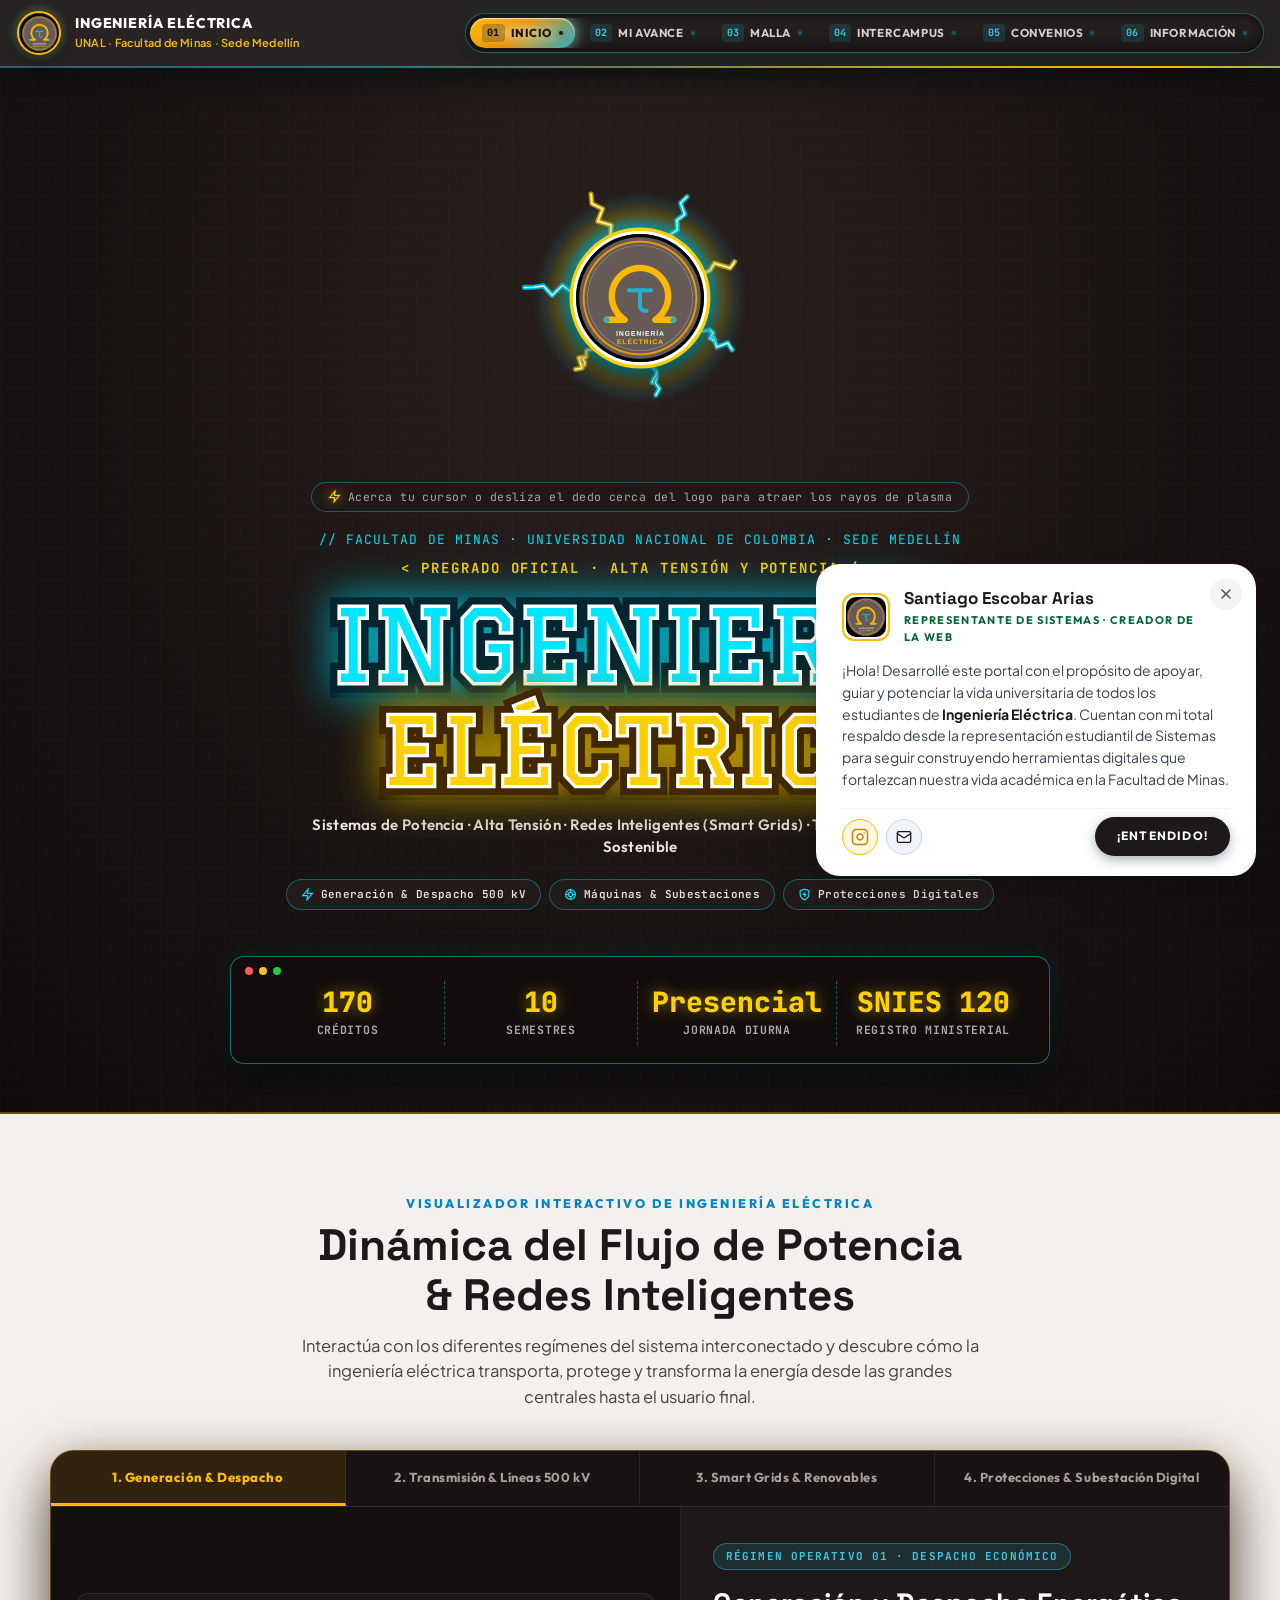
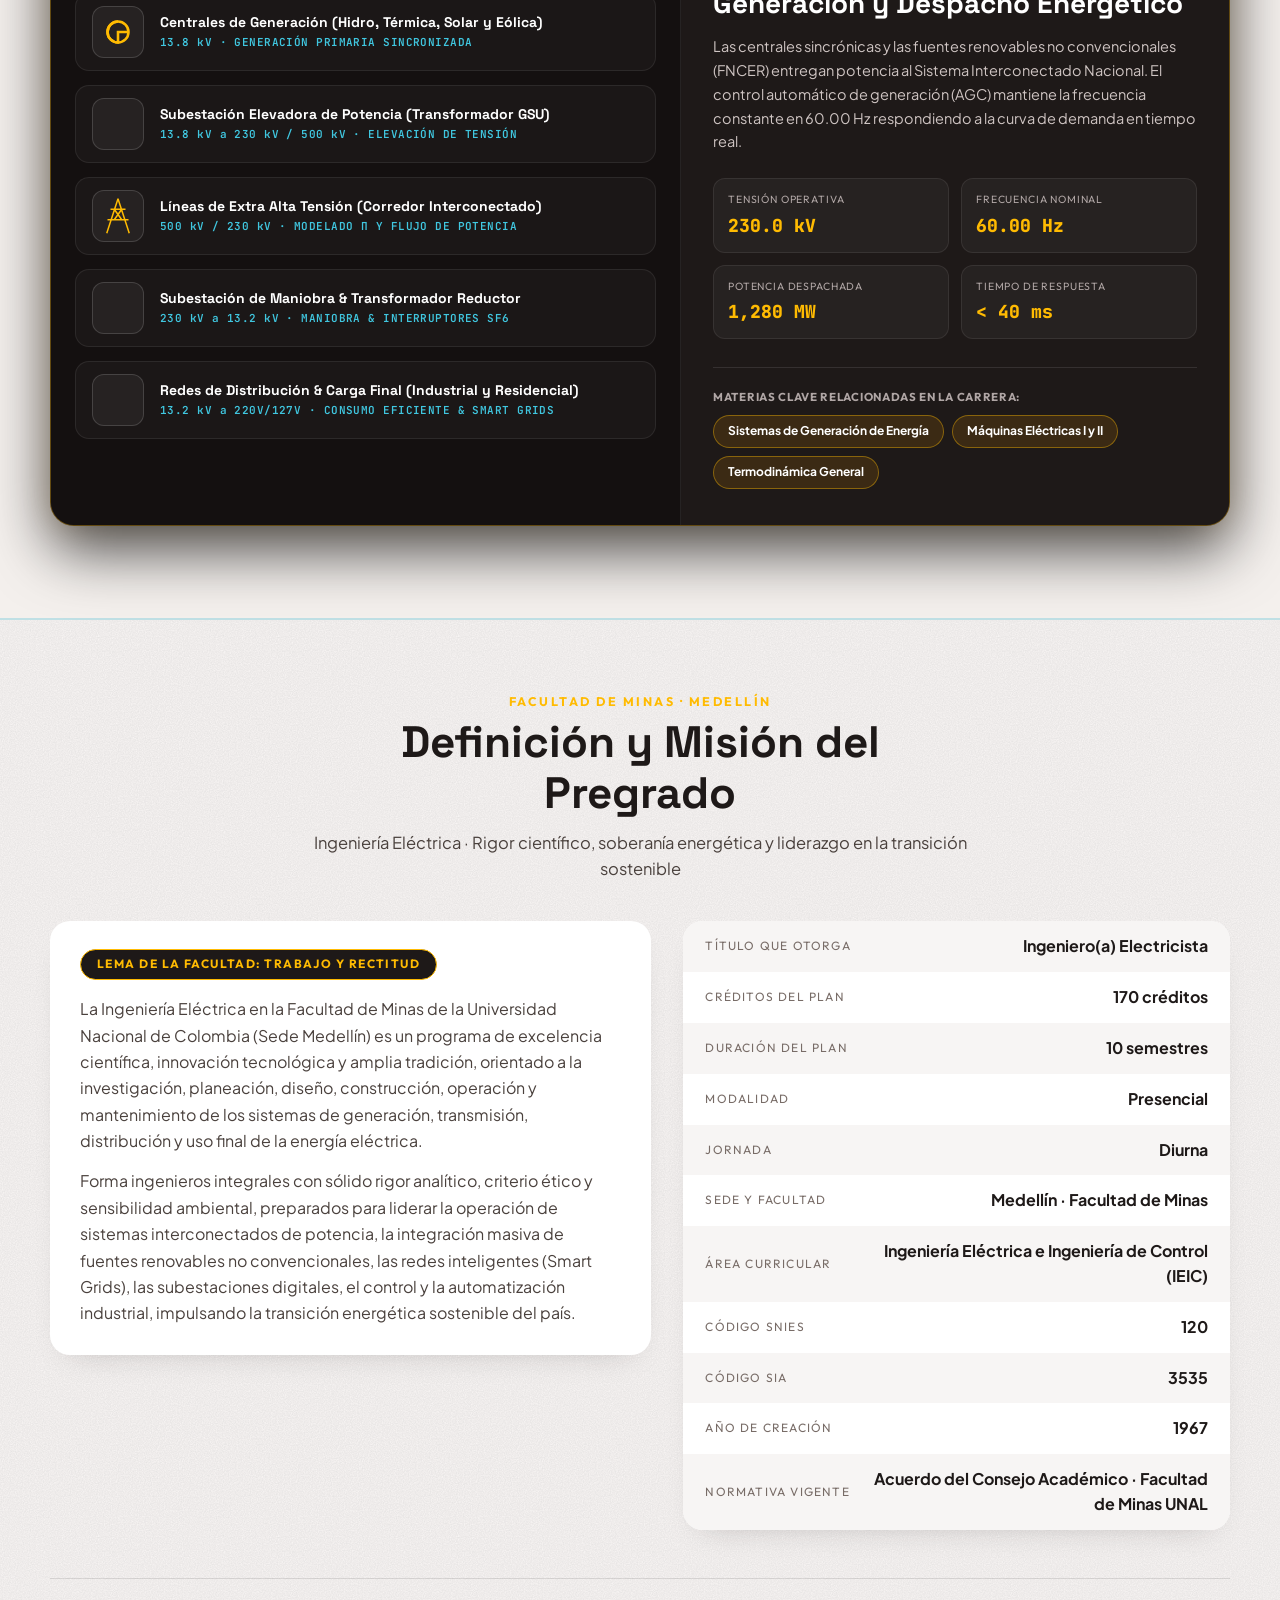
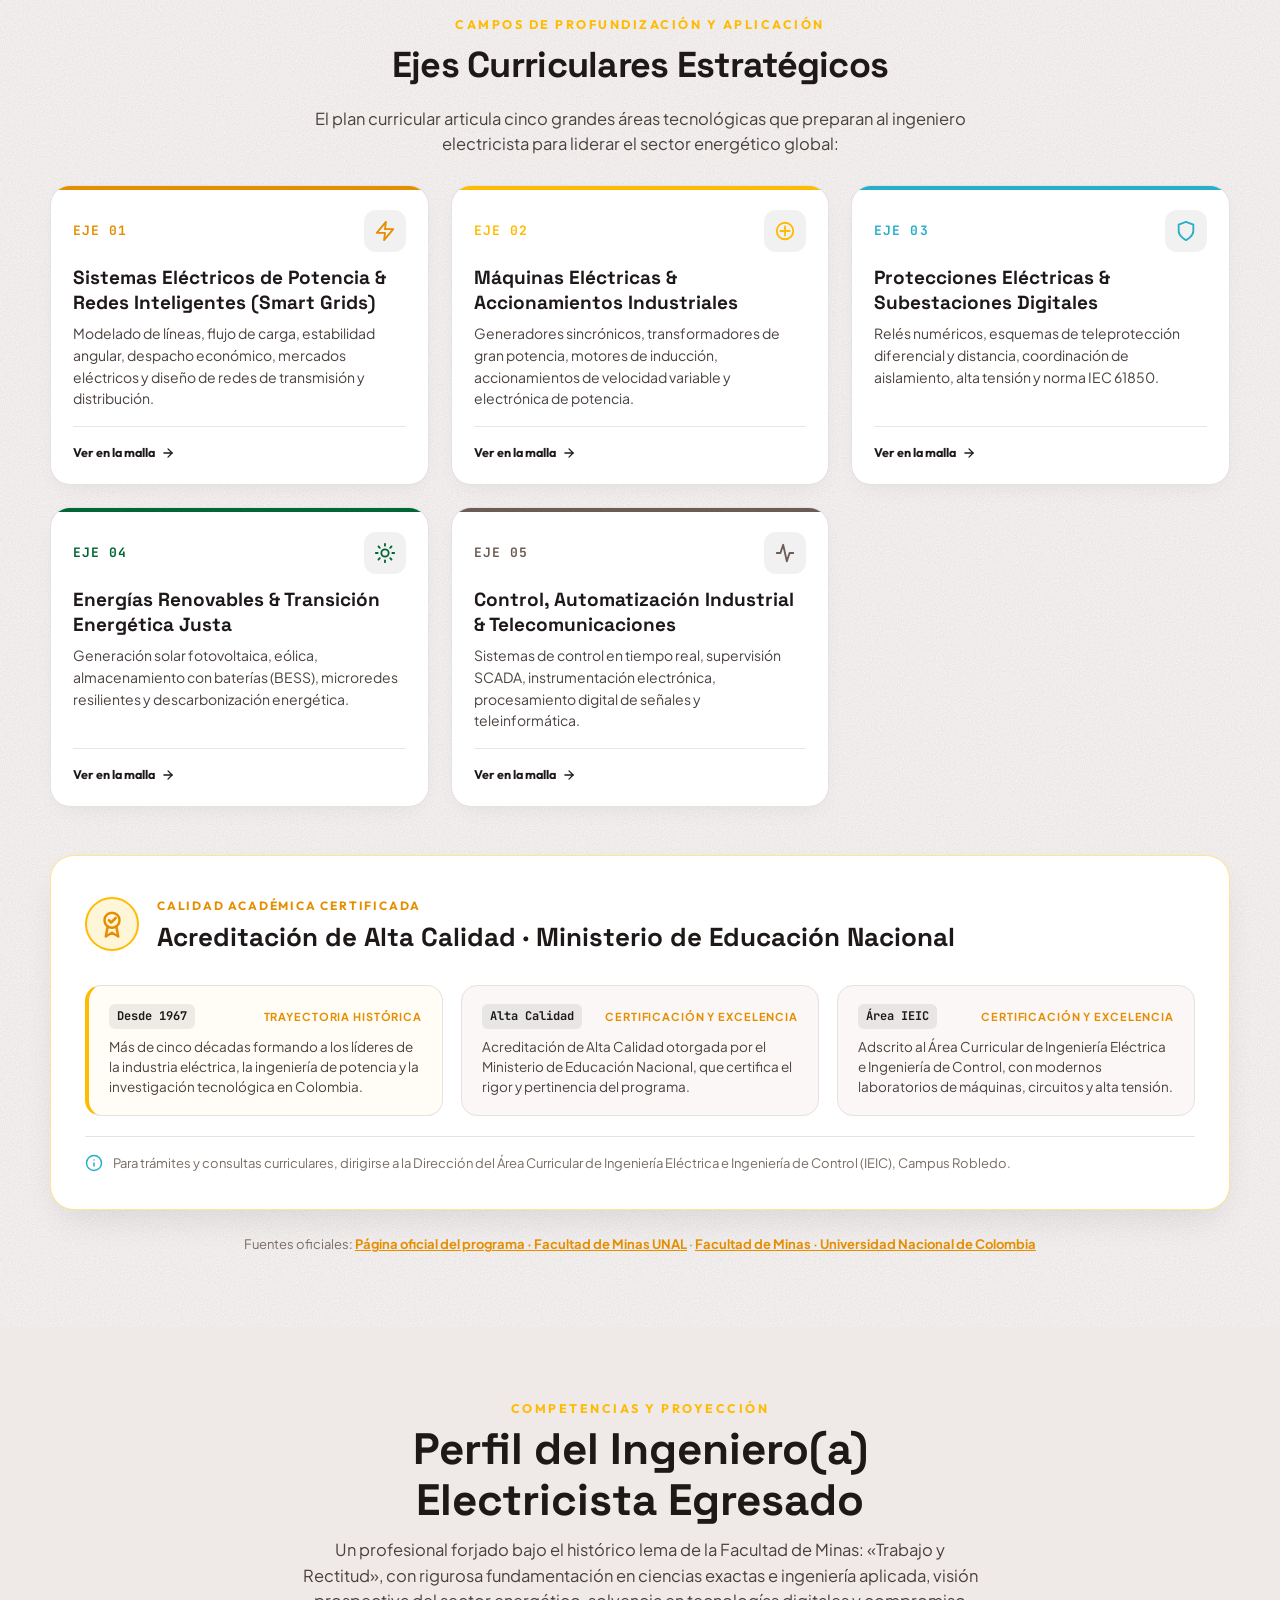
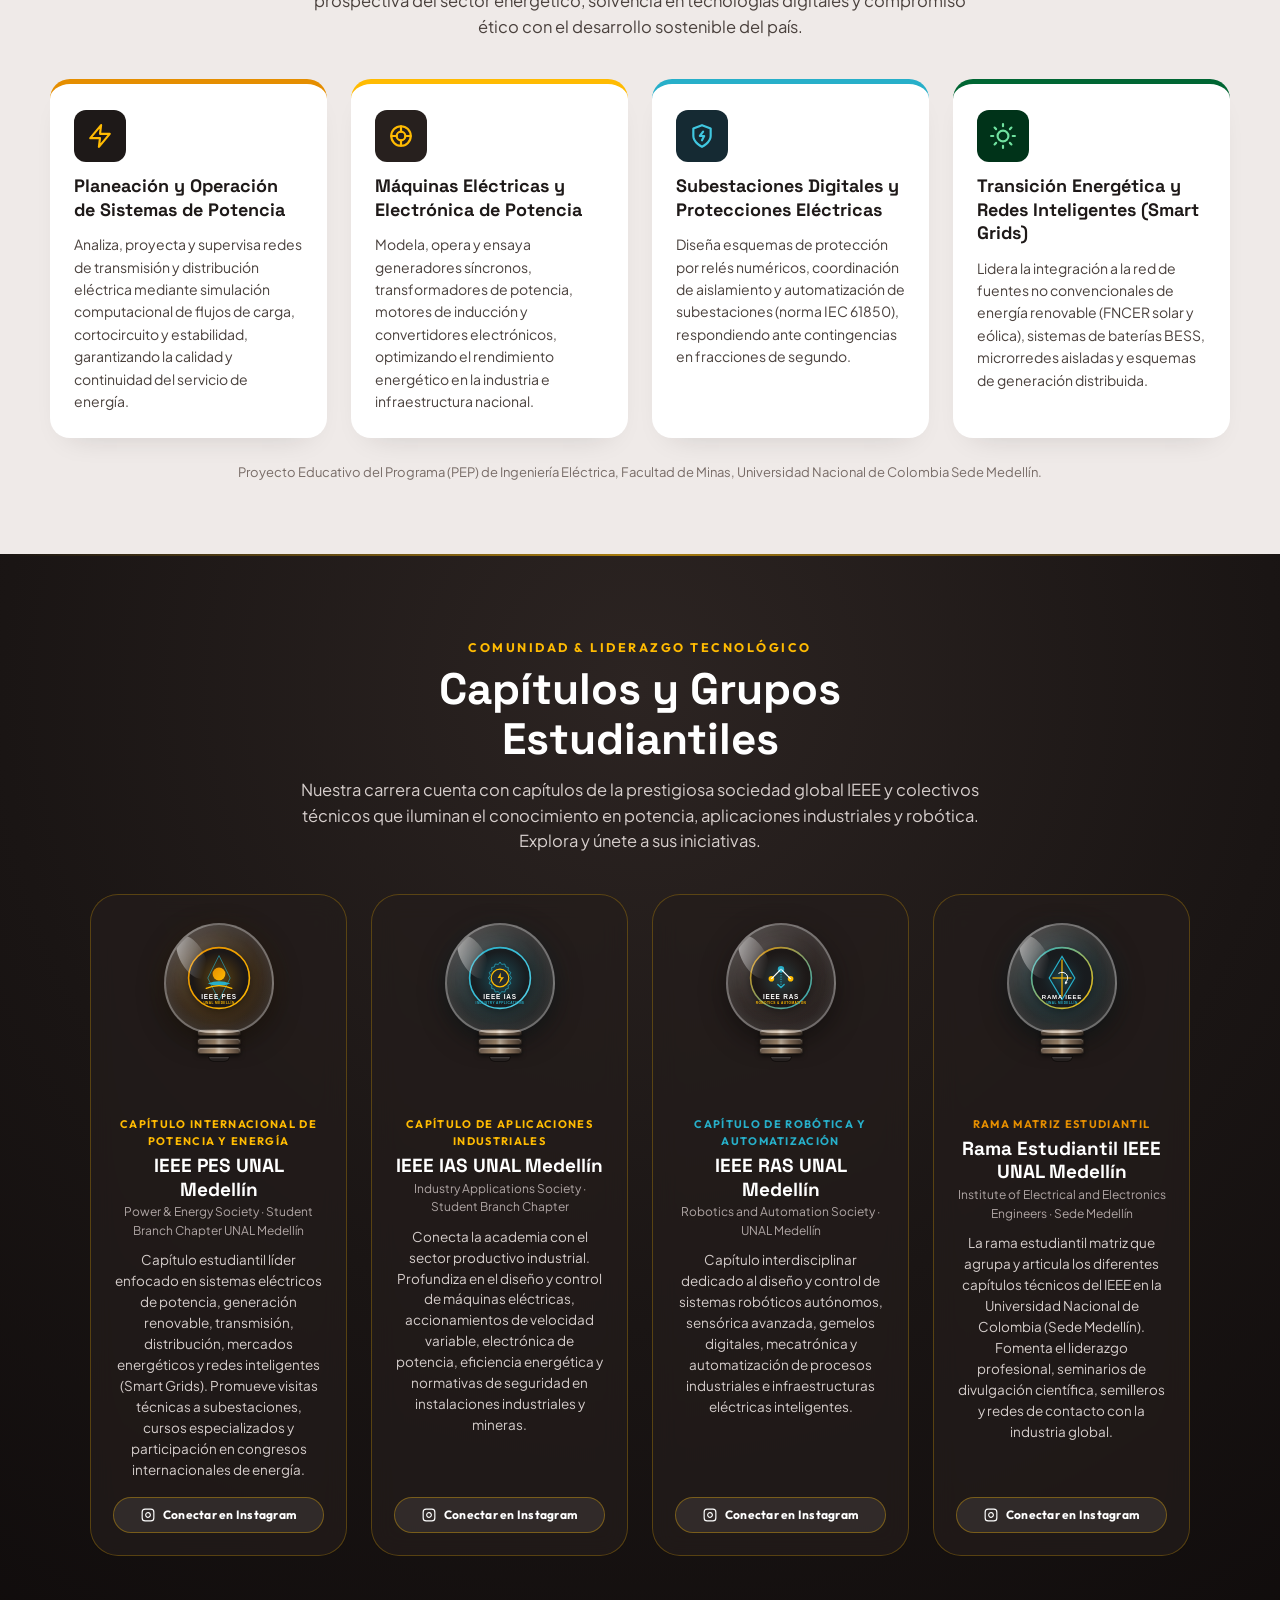
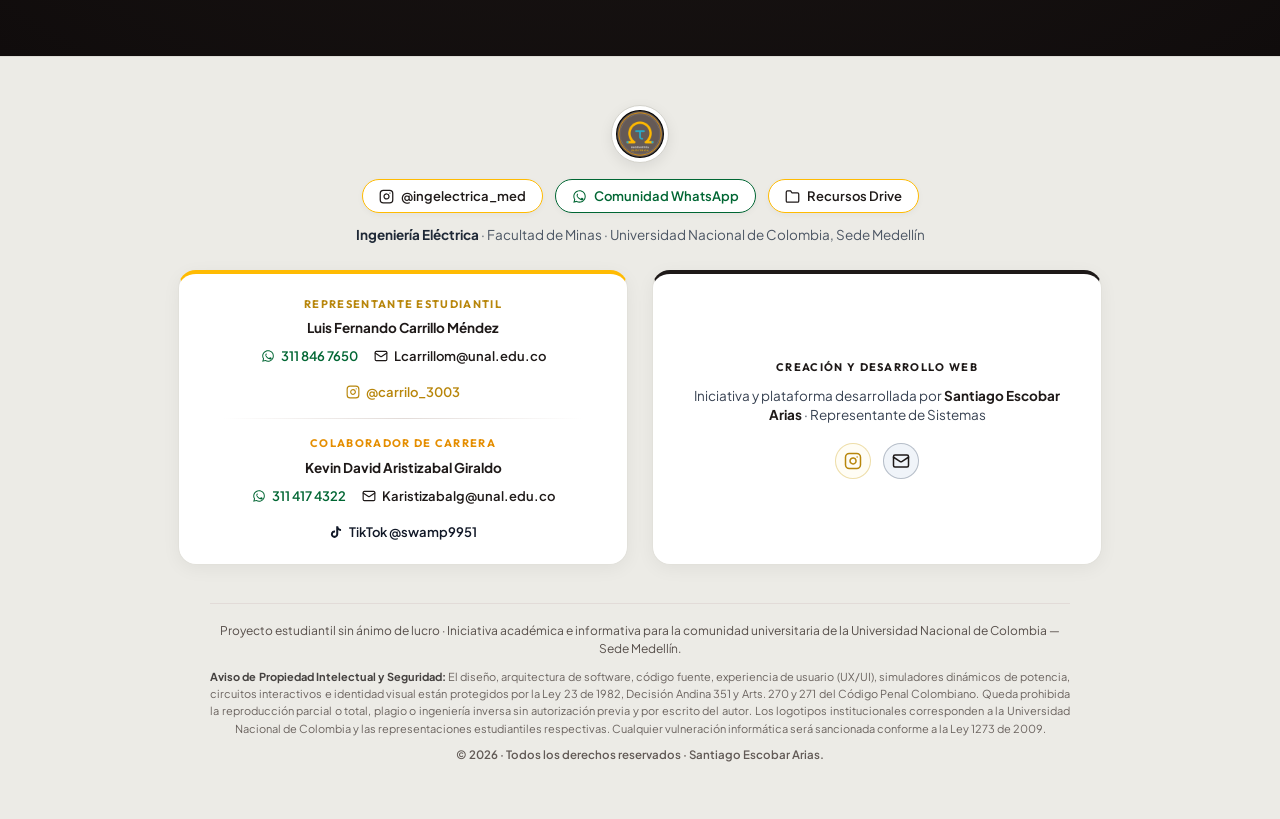
==== index.html @ e837ea4d "alpha Ingenieria Electrica" ====
<!--
  ==========================================================================
  PORTAL DIGITAL OFICIAL · INGENIERÍA ELÉCTRICA
  UNIVERSIDAD NACIONAL DE COLOMBIA · FACULTAD DE MINAS (SEDE MEDELLÍN)

  Diseño, arquitectura de software y desarrollo realizado por:
  SANTIAGO ESCOBAR ARIAS
  Representante Estudiantil de Ingeniería de Sistemas
  Contacto: saescobara@unal.edu.co | Instagram: @s_escobar__

  Colaborador del programa:
  Kevin David Aristizabal Giraldo · Karistizabalg@unal.edu.co

  © 2026 Santiago Escobar Arias. Todos los derechos reservados.
  Obra protegida por la Ley 23 de 1982 (Colombia) y la Decisión 351 (CAN).
  Queda prohibida su clonación, plagio o remoción de créditos de autoría.
  ==========================================================================
-->
<!doctype html>
<html lang="es">
<head>
  <!-- METADATOS DE AUTORÍA Y PROPIEDAD INTELECTUAL -->
  <meta name="author" content="Santiago Escobar Arias · Representante Estudiantil de Ingeniería de Sistemas">
  <meta name="creator" content="Santiago Escobar Arias">
  <meta name="publisher" content="Santiago Escobar Arias · Facultad de Minas, UNAL Medellín">
  <meta name="copyright" content="© 2026 Santiago Escobar Arias. Todos los derechos reservados.">
  <meta property="article:author" content="Santiago Escobar Arias">
  <meta property="og:site_name" content="Ingeniería Eléctrica · UNAL Medellín">
  <script type="application/ld+json">
  {
    "@context": "https://schema.org",
    "@type": "WebApplication",
    "name": "Portal Ingeniería Eléctrica - UNAL Medellín",
    "author": {
      "@type": "Person",
      "name": "Santiago Escobar Arias",
      "jobTitle": "Representante Estudiantil de Ingeniería de Sistemas",
      "email": "saescobara@unal.edu.co",
      "affiliation": {
        "@type": "EducationalOrganization",
        "name": "Universidad Nacional de Colombia · Facultad de Minas"
      }
    },
    "copyrightHolder": {
      "@type": "Person",
      "name": "Santiago Escobar Arias"
    },
    "copyrightYear": "2026"
  }
  </script>

  <meta charset="utf-8">
  <meta name="viewport" content="width=device-width, initial-scale=1">
  <title>Ingeniería Eléctrica · UNAL Medellín</title>
  <meta name="description" content="Portal oficial de Ingeniería Eléctrica de la Facultad de Minas, Universidad Nacional de Colombia Sede Medellín: información del programa, malla curricular interactiva (170 créditos), capítulos estudiantiles (IEEE PES, IAS, RAS), telemetría de sistemas de potencia, recursos de estudio y guía estudiantil.">
  <link rel="icon" type="image/png" href="img/favicon.png">
  <link rel="preconnect" href="https://fonts.googleapis.com">
  <link rel="preconnect" href="https://fonts.gstatic.com" crossorigin>
  <link rel="stylesheet" href="https://fonts.googleapis.com/css2?family=Graduate&family=Alfa+Slab+One&family=Space+Grotesk:wght@500;600;700&family=Outfit:wght@400;500;600;700;800;900&family=Plus+Jakarta+Sans:ital,wght@0,400;0,500;0,600;0,700;0,800;1,400;1,600&family=JetBrains+Mono:wght@500;700&display=swap">
  <link rel="stylesheet" href="css/base.css">
  <link rel="stylesheet" href="css/inicio.css">
</head>
<body data-pagina="inicio">

  <div id="barra"></div>

  <!-- PORTADA / HERO LANDING: LABORATORIO DE ALTA TENSIÓN & BOBINA DE TESLA -->
  <section class="hero-tesla" id="hero-tesla">
    <div class="contenedor hero-tesla__layout">
      <!-- 1. LOGO OFICIAL CON HALO DE RAYOS Y EFECTO BOBINA DE TESLA INTERACTIVA -->
      <div class="hero-tesla__logo-escenario" id="logo-escenario-tesla">
        <canvas id="canvas-logo-tesla" width="380" height="380" aria-label="Simulación física interactiva de halo de plasma y rayos de bobina de Tesla en el logo oficial"></canvas>
        <div class="hero-tesla__logo-wrap">
          <img class="hero-tesla__logo" id="logo-electrica-emisor" src="img/logo-electrica.png" alt="Logo oficial de Ingeniería Eléctrica · Facultad de Minas" width="130" height="130">
        </div>
      </div>

      <!-- PISTA DE INTERACCIÓN CON EL LOGO -->
      <p class="tesla-logo-pista">
        <svg viewBox="0 0 24 24" fill="none" stroke="currentColor" stroke-width="2.2" width="13" height="13" aria-hidden="true"><path d="M13 2L3 14h9l-1 8 10-12h-9l1-8z"/></svg>
        <span>Acerca tu cursor o desliza el dedo cerca del logo para atraer los rayos de plasma</span>
      </p>

      <!-- 2. RUTA MONOSPACE INSTITUCIONAL -->
      <p class="hero-tesla__origen">// FACULTAD DE MINAS · UNIVERSIDAD NACIONAL DE COLOMBIA · SEDE MEDELLÍN</p>

      <!-- 3. ANTETÍTULO DE CÓDIGO -->
      <p class="hero-tesla__antetitulo">&lt; PREGRADO OFICIAL · ALTA TENSIÓN Y POTENCIA / &gt;</p>

      <!-- 4. TÍTULO MONUMENTAL ESTILO SISTEMAS (VARSITY COLLEGIATE 3D) -->
      <h1 class="hero-tesla__titulo">
        <span class="letras-varsity letras-varsity--azul" data-texto="INGENIERÍA">INGENIERÍA</span>
        <span class="letras-varsity letras-varsity--amarillo letras-varsity--sub" data-texto="ELÉCTRICA">ELÉCTRICA</span>
      </h1>

      <!-- 5. SUBTITULAR Y LEMA TÉCNICO -->
      <p class="hero-tesla__lema">
        Sistemas de Potencia · Alta Tensión · Redes Inteligentes (Smart Grids) · Transición Energética Sostenible
      </p>

      <!-- 6. PÍLDORAS TÉCNICAS RESPONSIVAS -->
      <div class="hero-tesla__pistas" aria-label="Especialidades del programa">
        <span class="pista-tag">
          <svg viewBox="0 0 24 24" fill="none" stroke="currentColor" stroke-width="2.2" width="13" height="13" aria-hidden="true"><path d="M13 2L3 14h9l-1 8 10-12h-9l1-8z"/></svg>
          <span>Generación &amp; Despacho 500 kV</span>
        </span>
        <span class="pista-tag">
          <svg viewBox="0 0 24 24" fill="none" stroke="currentColor" stroke-width="2.2" width="13" height="13" aria-hidden="true"><circle cx="12" cy="12" r="9"/><circle cx="12" cy="12" r="4"/><path d="M12 3v5M12 16v5M3 12h5M16 12h5"/></svg>
          <span>Máquinas &amp; Subestaciones</span>
        </span>
        <span class="pista-tag">
          <svg viewBox="0 0 24 24" fill="none" stroke="currentColor" stroke-width="2.2" width="13" height="13" aria-hidden="true"><path d="M12 22s8-4 8-10V5l-8-3-8 3v7c0 6 8 10 8 10z"/><path d="M13 8l-3 4h4l-2 4"/></svg>
          <span>Protecciones Digitales</span>
        </span>
      </div>

      <!-- 7. TERMINAL DE CIFRAS CLAVE DEL PROGRAMA (ESTILO TERMINAL SISTEMAS) -->
      <div class="hero-tesla__cifras-terminal">
        <ul class="hero-tesla__conductor" id="portada-cifras" aria-label="Datos clave del programa"></ul>
      </div>

    </div>
  </section>

  <!-- SECCIÓN INTERACTIVA: CENTRO DE CONTROL & FLUJO DE POTENCIA -->
  <section class="seccion seccion--simulador" id="simulador-potencia" aria-labelledby="simulador-titulo">
    <div class="contenedor">
      <div class="seccion-titulo">
        <p class="seccion-titulo__antetitulo">Visualizador Interactivo de Ingeniería Eléctrica</p>
        <h2 id="simulador-titulo">Dinámica del Flujo de Potencia & Redes Inteligentes</h2>
        <p class="seccion-titulo__intro">Interactúa con los diferentes regímenes del sistema interconectado y descubre cómo la ingeniería eléctrica transporta, protege y transforma la energía desde las grandes centrales hasta el usuario final.</p>
      </div>

      <div class="simulador-caja">
        <!-- Selector de modos -->
        <div class="simulador-tabs" role="tablist" aria-label="Modos operativos del sistema eléctrico">
          <button type="button" class="simulador-tab is-activa" data-modo="generacion" role="tab" aria-selected="true">
            1. Generación &amp; Despacho
          </button>
          <button type="button" class="simulador-tab" data-modo="transmision" role="tab" aria-selected="false">
            2. Transmisión &amp; Líneas 500 kV
          </button>
          <button type="button" class="simulador-tab" data-modo="smartgrid" role="tab" aria-selected="false">
            3. Smart Grids &amp; Renovables
          </button>
          <button type="button" class="simulador-tab" data-modo="protecciones" role="tab" aria-selected="false">
            4. Protecciones &amp; Subestación Digital
          </button>
        </div>

        <div class="simulador-grid">
          <!-- Columna Izquierda: Diagrama Eléctrico Interactivo -->
          <div class="simulador-visual" id="simulador-visual">
            
            <div class="red-nodo red-nodo--generacion">
              <div class="red-nodo__icono-col">
                <div class="red-nodo__emblema">
                  <svg viewBox="0 0 24 24" width="28" height="28" fill="none" stroke="currentColor" stroke-width="2.2">
                    <circle cx="12" cy="12" r="9"/>
                    <path d="M12 3a9 9 0 0 0 0 18v-9h9"/>
                  </svg>
                  <span class="red-nodo__corriente" id="sim-corriente-gen"></span>
                </div>
              </div>
              <div class="red-nodo__info-col">
                <span class="red-nodo__etiqueta">Centrales de Generación (Hidro, Térmica, Solar y Eólica)</span>
                <span class="red-nodo__cota">13.8 kV · GENERACIÓN PRIMARIA SINCRONIZADA</span>
              </div>
            </div>

            <div class="red-nodo red-nodo--elevador">
              <div class="red-nodo__icono-col">
                <div class="red-nodo__trafo-linea">
                  <span class="red-nodo__trafo-bobina"></span>
                  <span class="red-nodo__trafo-bobina"></span>
                </div>
              </div>
              <div class="red-nodo__info-col">
                <span class="red-nodo__etiqueta">Subestación Elevadora de Potencia (Transformador GSU)</span>
                <span class="red-nodo__cota">13.8 kV a 230 kV / 500 kV · ELEVACIÓN DE TENSIÓN</span>
              </div>
            </div>

            <div class="red-nodo red-nodo--transmision">
              <div class="red-nodo__icono-col">
                <div class="red-nodo__torre-linea">
                  <svg viewBox="0 0 40 50" width="30" height="38" fill="none" stroke="currentColor" stroke-width="2">
                    <path d="M20 2 L5 48 M20 2 L35 48 M10 16 L30 16 M6 30 L34 30 M15 16 L25 30 M25 16 L15 30"/>
                  </svg>
                </div>
              </div>
              <div class="red-nodo__info-col">
                <span class="red-nodo__etiqueta">Líneas de Extra Alta Tensión (Corredor Interconectado)</span>
                <span class="red-nodo__cota">500 kV / 230 kV · MODELADO Π Y FLUJO DE POTENCIA</span>
              </div>
            </div>

            <div class="red-nodo red-nodo--subestacion">
              <div class="red-nodo__icono-col">
                <div class="red-nodo__breaker" id="sim-breaker-visual"></div>
              </div>
              <div class="red-nodo__info-col">
                <span class="red-nodo__etiqueta">Subestación de Maniobra &amp; Transformador Reductor</span>
                <span class="red-nodo__cota">230 kV a 13.2 kV · MANIOBRA &amp; INTERRUPTORES SF6</span>
              </div>
            </div>

            <div class="red-nodo red-nodo--distribucion">
              <div class="red-nodo__icono-col">
                <div class="red-nodo__dist-indicador"></div>
              </div>
              <div class="red-nodo__info-col">
                <span class="red-nodo__etiqueta">Redes de Distribución &amp; Carga Final (Industrial y Residencial)</span>
                <span class="red-nodo__cota">13.2 kV a 220V/127V · CONSUMO EFICIENTE &amp; SMART GRIDS</span>
              </div>
            </div>

          </div>

          <!-- Columna Derecha: Panel de Telemetría y Explicación Técnica -->
          <div class="simulador-panel">
            <div class="simulador-panel__badge" id="sim-badge">RÉGIMEN OPERATIVO 01 · DESPACHO ECONÓMICO</div>
            <h3 class="simulador-panel__titulo" id="sim-titulo">Generación y Despacho Energético</h3>
            <p class="simulador-panel__desc" id="sim-desc">
              Las centrales sincrónicas y las fuentes renovables no convencionales (FNCER) entregan potencia al Sistema Interconectado Nacional. El control automático de generación (AGC) mantiene la frecuencia constante en 60.00 Hz respondiendo a la curva de demanda en tiempo real.
            </p>

            <div class="simulador-telemetria">
              <div class="telemetria-card">
                <span class="telemetria-card__label">Tensión Operativa</span>
                <span class="telemetria-card__valor" id="sim-tension">230.0 kV</span>
              </div>
              <div class="telemetria-card">
                <span class="telemetria-card__label">Frecuencia Nominal</span>
                <span class="telemetria-card__valor" id="sim-frec">60.00 Hz</span>
              </div>
              <div class="telemetria-card">
                <span class="telemetria-card__label">Potencia Despachada</span>
                <span class="telemetria-card__valor" id="sim-potencia">1,280 MW</span>
              </div>
              <div class="telemetria-card">
                <span class="telemetria-card__label">Tiempo de Respuesta</span>
                <span class="telemetria-card__valor" id="sim-tiempo">&lt; 40 ms</span>
              </div>
            </div>

            <div class="simulador-panel__materias">
              <span class="materias-label">Materias clave relacionadas en la carrera:</span>
              <div class="materias-pildoras" id="sim-materias">
                <a href="malla.html" class="materia-chip">Sistemas de Generación de Energía</a>
                <a href="malla.html" class="materia-chip">Máquinas Eléctricas I y II</a>
                <a href="malla.html" class="materia-chip">Termodinámica General</a>
              </div>
            </div>
          </div>
        </div>
      </div>
    </div>
  </section>

  <main>

    <!-- EL PROGRAMA: se carga al abrir la página -->
    <section class="seccion programa" id="programa" aria-labelledby="programa-titulo">
      <div class="contenedor" id="programa-contenido">
        <p class="cargando">Cargando programa…</p>
      </div>
    </section>

    <!-- PERFIL DEL EGRESADO: se carga cuando la persona se acerca -->
    <section class="seccion perfil" id="perfil" aria-labelledby="perfil-titulo" data-carga="perfil">
      <div class="contenedor" id="perfil-contenido">
        <p class="cargando">Cargando perfil…</p>
      </div>
    </section>

    <!-- GRUPOS ESTUDIANTILES Y CAPÍTULOS TÉCNICOS CON ESTILO BOMBILLA -->
    <section class="grupos" id="grupos" aria-labelledby="grupos-titulo" data-carga="grupos">
      <div class="contenedor" id="grupos-contenido">
        <p class="cargando">Cargando capítulos…</p>
      </div>
    </section>

  </main>

  <div id="pie"></div>

  <script src="js/comun.js"></script>
  <script src="js/inicio.js"></script>
</body>
</html>
---- css/base.css ----
/**
 * PLATAFORMA DIGITAL · INGENIERÍA DE PETRÓLEOS (UNAL MEDELLÍN)
 * Diseño y Estilos por: Santiago Escobar Arias · Representante de Sistemas
 * © 2026 Santiago Escobar Arias. Todos los derechos reservados.
 * Obra protegida por la Ley 23 de 1982 y Decisión 351 (CAN).
 */
/* =========================================================
   INGENIERÍA DE PETRÓLEOS · UNAL MEDELLÍN — ESTILOS COMUNES
   Los usan todas las páginas (módulos).
   1. Variables y base
   2. Fondos con fotos
   3. Barra superior y navegación
   4. Portada
   5. Títulos de sección y mensajes
   6. Pie (Diseño con dos tarjetas oficiales)
   7. Mensaje flotante de bienvenida (Diseño modal oficial)
   ========================================================= */


/* ---------- 1. Variables y base ---------- */

:root {
  /* Paleta Oficial Ingeniería Eléctrica */
  --ambar-electrico: #E58E00;       /* Primario: Ámbar de arco y potencia */
  --volt-amarillo: #FFBB02;         /* Volt / Oro Eléctrico: Acento luminoso de alta energía */
  --cian-electrico: #27AFC9;        /* Azul / Cian de Plasma Voltaico y circuitos */
  --cian-brillante: #40C7E0;        /* Resplandor de descarga */
  --gris-metalico: #B0A6A5;         /* Neutro metálico / Conductor */
  --marron-grafito: #6D5C55;        /* Secundario: Grafito / Transformador / Bobinado */
  --oscuro-profundo: #1E1918;       /* Fondo oscuro de alto contraste */
  --oscuro-panel: #2A2322;          /* Paneles y tarjetas oscuras */
  --verde-minas: #006633;           /* Institucional: Verde oficial Facultad de Minas */
  --papel: #FAF7F6;                 /* Fondo claro moderno */
  --tinta: #1C1817;                 /* Texto principal */
  --tinta-suave: #4A413D;
  --gris: #786C67;
  --linea: #E2DBD8;

  /* Aliases para compatibilidad total con módulos existentes */
  --azul-petroleo: var(--oscuro-profundo);
  --dorado-ambar: var(--volt-amarillo);
  --dorado-suave: #FFF7DF;
  --negro-crudo: var(--oscuro-profundo);
  --gris-arena: var(--papel);
  --azul-acero: var(--cian-electrico);
  --azul-marino: #181413;
  --verde-bosque: #006633;
  --turquesa: var(--cian-electrico);
  --lima-vibrante: var(--volt-amarillo);
  --lima-suave: #FFF7DF;

  --color-primario: var(--ambar-electrico);
  --color-acento: var(--volt-amarillo);
  --color-secundario: var(--cian-electrico);
  --color-institucional: var(--verde-minas);

  --azul: var(--cian-electrico);
  --azul-oscuro: var(--oscuro-profundo);
  --azul-brillante: var(--cian-electrico);

  /* Colores de los componentes de la malla */
  --fundamentacion: #27AFC9;        /* Cian Eléctrico / Ciencias Básicas */
  --disciplinar: #E58E00;           /* Ámbar de Potencia / Profesional Disciplinar */
  --libre: #FFBB02;                 /* Volt Amarillo / Libre Elección */

  /* Tipografías modernas para Ingeniería Eléctrica */
  --letra-titulo: 'Space Grotesk', 'Outfit', -apple-system, BlinkMacSystemFont, "Segoe UI", Roboto, sans-serif;
  --letra-universidad: 'Outfit', 'Plus Jakarta Sans', -apple-system, BlinkMacSystemFont, "Segoe UI", Roboto, sans-serif;
  --letra-texto: 'Plus Jakarta Sans', -apple-system, BlinkMacSystemFont, "Segoe UI", Roboto, sans-serif;
  --letra-codigo: 'JetBrains Mono', monospace;
  --letra-estrecha: 'Plus Jakarta Sans', -apple-system, BlinkMacSystemFont, "Segoe UI", Roboto, sans-serif;
}

*, *::before, *::after { box-sizing: border-box; }
[hidden] { display: none !important; }

html {
  scroll-behavior: smooth;
  overflow-x: hidden;
  max-width: 100vw;
}

body {
  margin: 0;
  font-family: var(--letra-texto);
  line-height: 1.55;
  color: var(--tinta);
  background: url(../img/textura.svg), var(--papel);
  overflow-x: hidden;
  max-width: 100vw;
  width: 100%;
}

h1, h2, h3, h4, p { margin: 0; }
svg { display: block; }
button { font: inherit; color: inherit; cursor: pointer; }
a { color: var(--azul-brillante); }

.contenedor {
  width: min(1180px, 100% - 32px);
  margin-inline: auto;
}

.solo-lectores {
  position: absolute;
  width: 1px; height: 1px;
  overflow: hidden;
  clip-path: inset(50%);
  white-space: nowrap;
}

@keyframes aparecer {
  from { opacity: 0; transform: translateY(8px); }
  to { opacity: 1; transform: none; }
}


/* ---------- 2. Fondos con fotos de la Facultad de Minas / Entorno Energético ---------- */

.foto {
  position: relative;
  isolation: isolate;
  overflow: hidden;
  background-color: var(--azul-petroleo);
}
.foto::before,
.foto::after {
  content: '';
  position: absolute;
  z-index: -1;
}
.foto::before {
  inset: -14px;
  background-size: cover;
  background-position: center;
  filter: blur(2px);
}
.foto::after {
  inset: 0;
  background: linear-gradient(180deg, rgba(28, 24, 23, 0.96) 0%, rgba(20, 16, 15, 0.92) 58%, rgba(14, 11, 10, 0.98) 100%);
}
.foto--entrada::before { background-image: url(../img/campus-entrada.jpg); }
.foto--panoramica::before,
.foto--edificio::before { background-image: url(../img/campus-edificio.jpg); }


/* ---------- 3. Barra superior y navegación ---------- */

.barra {
  position: sticky;
  top: 0;
  z-index: 100;
  background: rgba(28, 24, 23, 0.94);
  backdrop-filter: blur(20px);
  -webkit-backdrop-filter: blur(20px);
  border-bottom: 2px solid rgba(39, 175, 201, 0.45);
  box-shadow: 0 12px 36px -10px rgba(0, 0, 0, 0.85), 0 0 25px rgba(39, 175, 201, 0.15);
  transition: background .2s ease, box-shadow .2s ease;
  overflow-x: clip;
}

/* Línea de busbar conductor / arco voltaico superior */
.barra::after {
  content: '';
  position: absolute;
  bottom: -2px;
  left: 0;
  right: 0;
  height: 2px;
  background: linear-gradient(90deg, 
    transparent 0%, 
    rgba(39, 175, 201, 0.2) 15%, 
    #FFBB02 45%, 
    #27AFC9 55%, 
    rgba(229, 142, 0, 0.3) 85%, 
    transparent 100%);
  background-size: 200% 100%;
  animation: pulsoCorrienteBarra 5s linear infinite;
  pointer-events: none;
}

@keyframes pulsoCorrienteBarra {
  0% { background-position: 100% 0; }
  100% { background-position: -100% 0; }
}

.barra__contenido {
  display: flex;
  align-items: center;
  justify-content: space-between;
  gap: 16px;
  min-height: 66px;
  max-width: 1320px;
  width: min(1320px, 100% - 32px);
  margin: 0 auto;
}

.barra__marca {
  display: flex;
  align-items: center;
  gap: 13px;
  color: #fff;
  text-decoration: none;
  transition: transform .2s ease;
}

.barra__marca:hover {
  transform: translateY(-1px);
}

.barra__escudo {
  width: 46px;
  height: 46px;
  flex: none;
  display: flex;
  align-items: center;
  justify-content: center;
  position: relative;
}

.barra__escudo-halo {
  position: absolute;
  inset: -5px;
  border-radius: 50%;
  background: radial-gradient(circle, rgba(39, 175, 201, 0.6) 0%, rgba(255, 187, 2, 0.3) 50%, transparent 75%);
  opacity: 0.65;
  animation: haloInduccion 3s ease-in-out infinite alternate;
  pointer-events: none;
}

@keyframes haloInduccion {
  0% { transform: scale(0.92) rotate(0deg); opacity: 0.4; }
  100% { transform: scale(1.15) rotate(180deg); opacity: 0.85; filter: drop-shadow(0 0 8px rgba(39, 175, 201, 0.8)); }
}

.barra__escudo-img {
  width: 44px;
  height: 44px;
  border-radius: 50%;
  object-fit: cover;
  padding: 1.5px;
  border: 2px solid var(--volt-amarillo);
  background: #1C1817;
  display: block;
  box-shadow: 0 4px 16px rgba(0, 0, 0, 0.6), 0 0 12px rgba(39, 175, 201, 0.4);
  position: relative;
  z-index: 1;
}

.barra__texto {
  display: flex;
  flex-direction: column;
}

.barra__carrera-nombre {
  font-family: var(--letra-universidad);
  font-size: 14px;
  font-weight: 800;
  line-height: 1.15;
  letter-spacing: .06em;
  text-transform: uppercase;
  color: #ffffff;
}

.barra__carrera-facultad {
  font-family: var(--letra-texto);
  font-size: 11px;
  letter-spacing: .02em;
  color: var(--volt-amarillo);
  font-weight: 600;
  margin-top: 2px;
}

/* =========================================================
   RIEL DE NAVEGACIÓN: CIRCUITO CON ARCO DE PLASMA (INNOVADOR)
   ========================================================= */

.nav-circuito,
.nav-manifold {
  position: relative;
  display: inline-flex;
  align-items: center;
  background: linear-gradient(180deg, rgba(42, 35, 34, 0.88) 0%, rgba(26, 22, 21, 0.95) 100%);
  border: 1.5px solid rgba(39, 175, 201, 0.4);
  border-radius: 999px;
  padding: 4px;
  box-shadow: inset 0 2px 8px rgba(0, 0, 0, 0.6), 0 4px 20px rgba(0, 0, 0, 0.4), 0 0 14px rgba(39, 175, 201, 0.12);
  isolation: isolate;
}

/* Pista interna conductora con trazos PCB */
.nav-circuito__pista,
.nav-manifold__tuberia {
  position: absolute;
  inset: 4px;
  border-radius: 999px;
  pointer-events: none;
  overflow: hidden;
  z-index: 1;
}

/* Lienzo dinámico de rayo de plasma viajero entre pestañas */
.nav-circuito__rayo-canvas {
  position: absolute;
  inset: 0;
  width: 100%;
  height: 100%;
  border-radius: 999px;
  pointer-events: none;
  z-index: 4;
}

/* Slider de Arco Voltaico / Descarga de Plasma */
.nav-circuito__slider,
.nav-manifold__crudo-slider {
  position: absolute;
  top: 0;
  bottom: 0;
  left: 0;
  width: 0;
  border-radius: 999px;
  background: linear-gradient(135deg, #FFBB02 0%, #E58E00 45%, #27AFC9 100%);
  box-shadow: 0 0 20px rgba(39, 175, 201, 0.75), 0 0 12px rgba(255, 187, 2, 0.6), inset 0 1px 2px rgba(255, 255, 255, 0.8);
  pointer-events: none;
  transform-origin: center;
  will-change: left, width, transform;
}

/* Efecto de arco voltaico de alta descarga al viajar entre nodos */
.nav-circuito__slider.is-descargando,
.nav-manifold__crudo-slider.is-fluyendo {
  background: linear-gradient(90deg, 
    #27AFC9 0%, 
    #40C7E0 25%, 
    #FFFFFF 50%, 
    #FFBB02 75%, 
    #E58E00 100%);
  background-size: 200% 100%;
  animation: descargaElectrica .35s linear infinite;
  box-shadow: 0 0 28px rgba(39, 175, 201, 0.95), 0 0 18px rgba(255, 187, 2, 0.9), inset 0 0 8px rgba(255, 255, 255, 1);
}

@keyframes descargaElectrica {
  0% { background-position: 100% 0; }
  100% { background-position: -100% 0; }
}

.circuito-slider__arco,
.crudo-slider__onda {
  position: absolute;
  inset: 0;
  border-radius: 999px;
  background: radial-gradient(ellipse at 50% 50%, rgba(255, 255, 255, 0.5) 0%, transparent 70%);
  opacity: 0.8;
}

.circuito-slider__spark,
.crudo-slider__gota {
  position: absolute;
  right: -3px;
  top: 50%;
  transform: translateY(-50%);
  width: 7px;
  height: 7px;
  border-radius: 50%;
  background: #FFFFFF;
  box-shadow: 0 0 10px #40C7E0, 0 0 16px #FFBB02;
  opacity: 0;
  transition: opacity .2s;
}

.nav-circuito__slider.is-descargando .circuito-slider__spark,
.nav-manifold__crudo-slider.is-fluyendo .crudo-slider__gota {
  opacity: 1;
}

/* Nodos terminales del circuito */
.nav-circuito__nodos,
.nav-manifold__estaciones {
  position: relative;
  z-index: 2;
  display: flex;
  align-items: center;
  gap: 3px;
}

.nav-nodo,
.nav-estacion {
  position: relative;
  display: inline-flex;
  align-items: center;
  gap: 6px;
  padding: 6px 12px;
  border-radius: 999px;
  text-decoration: none;
  font-family: var(--letra-universidad);
  font-size: 11.5px;
  font-weight: 700;
  letter-spacing: .05em;
  text-transform: uppercase;
  color: #D6CECC;
  background: transparent;
  border: none;
  white-space: nowrap;
  cursor: pointer;
  transition: color .2s ease, text-shadow .2s ease;
  user-select: none;
}

.nav-nodo__tag,
.nav-estacion__cod {
  font-family: var(--letra-codigo);
  font-size: 10px;
  font-weight: 700;
  color: var(--cian-brillante);
  background: rgba(39, 175, 201, 0.16);
  padding: 1px 5px;
  border-radius: 4px;
  letter-spacing: .02em;
  transition: all .2s ease;
}

.nav-nodo__pin {
  width: 4px;
  height: 4px;
  border-radius: 50%;
  background: rgba(39, 175, 201, 0.4);
  box-shadow: 0 0 4px rgba(39, 175, 201, 0.4);
  margin-left: 1px;
  transition: all .2s ease;
}

.nav-nodo:hover,
.nav-estacion:hover {
  color: #FFFFFF;
  text-shadow: 0 0 10px rgba(39, 175, 201, 0.5);
}

.nav-nodo:hover .nav-nodo__tag,
.nav-estacion:hover .nav-estacion__cod {
  background: rgba(255, 187, 2, 0.25);
  color: var(--volt-amarillo);
}

.nav-nodo:hover .nav-nodo__pin {
  background: var(--volt-amarillo);
  box-shadow: 0 0 8px var(--volt-amarillo);
  transform: scale(1.3);
}

/* Nodo activo: iluminado por el plasma */
.nav-nodo.is-activa,
.nav-estacion.is-activa {
  color: #1C1817 !important;
  font-weight: 800;
  text-shadow: none;
}

.nav-nodo.is-activa .nav-nodo__tag,
.nav-estacion.is-activa .nav-estacion__cod {
  color: #1C1817 !important;
  background: rgba(28, 24, 23, 0.25);
  font-weight: 800;
}

.nav-nodo.is-activa .nav-nodo__pin {
  background: #1C1817;
  box-shadow: 0 0 6px #1C1817;
}

.nav-nodo:focus-visible,
.nav-estacion:focus-visible {
  outline: 2px solid var(--volt-amarillo);
  outline-offset: 2px;
}

/* Botón menú móvil (disyuntor) */
.barra__boton-menu {
  display: none;
  align-items: center;
  gap: 8px;
  padding: 8px 14px;
  border-radius: 999px;
  border: 1.5px solid rgba(39, 175, 201, 0.5);
  background: rgba(255, 255, 255, 0.08);
  color: #fff;
  font-family: var(--letra-universidad);
  font-size: 12px;
  letter-spacing: .1em;
  text-transform: uppercase;
  font-weight: 600;
  transition: background .15s, border-color .15s, color .15s, transform .1s;
}
.barra__boton-menu:hover {
  background: rgba(255, 255, 255, 0.2);
  border-color: #fff;
}
.barra__boton-menu:active {
  transform: scale(0.97);
}
.barra__boton-menu:focus-visible {
  outline: 3px solid var(--dorado-ambar);
  outline-offset: 2px;
}
.barra__icono {
  width: 18px;
  height: 18px;
  display: flex;
  align-items: center;
  justify-content: center;
}
.barra__icono svg {
  width: 18px;
  height: 18px;
}
.barra__icono--cerrar {
  display: none;
}

/* Estado abierto en la barra */
.barra.is-menu-abierto .barra__boton-menu {
  background: #fff;
  color: var(--azul-petroleo);
  border-color: var(--dorado-ambar);
}
.barra.is-menu-abierto .barra__icono--abrir {
  display: none;
}
.barra.is-menu-abierto .barra__icono--cerrar {
  display: flex;
}


/* ---------- 4. Portada ---------- */

.portada__contenido {
  display: flex;
  flex-direction: column;
  align-items: center;
  text-align: center;
  padding: 72px 0 80px;
}
.portada--corta .portada__contenido { padding: 48px 0 52px; }

.portada__lugar {
  display: inline-flex;
  align-items: center;
  gap: 8px;
  padding: 6px 18px;
  border-radius: 999px;
  background: rgba(11, 31, 58, 0.75);
  border: 1.5px solid rgba(212, 175, 55, 0.5);
  color: var(--dorado-ambar);
  font-family: var(--letra-universidad);
  font-size: 12px;
  font-weight: 700;
  letter-spacing: .14em;
  text-transform: uppercase;
  margin-bottom: 16px;
  backdrop-filter: blur(8px);
}
.portada__titulo { margin-top: 6px; }
.portada__antetitulo {
  display: block;
  font-family: var(--letra-universidad);
  font-size: clamp(14px, 2.2vw, 20px);
  letter-spacing: .25em;
  text-transform: uppercase;
  color: var(--dorado-ambar);
  font-weight: 700;
  margin-bottom: 6px;
}

/* Tipografía de portada estilo universitario (Varsity Collegiate 3D) */
.letras-varsity {
  position: relative;
  display: inline-block;
  isolation: isolate;
  font-family: 'Graduate', Georgia, serif;
  font-weight: 400;
  font-size: clamp(38px, 9vw, 98px);
  line-height: 1;
  letter-spacing: .02em;
  text-transform: uppercase;
  color: var(--cian-electrico);
  -webkit-text-stroke: .07em #ffffff;
  paint-order: stroke fill;
}
.portada--corta .letras-varsity { font-size: clamp(32px, 7vw, 80px); }
.letras-varsity--sub {
  display: block;
  margin-top: 8px;
  font-size: clamp(34px, 8.5vw, 92px);
  letter-spacing: .02em;
  color: var(--volt-amarillo);
  -webkit-text-stroke: .07em #ffffff;
}
.letras-varsity::before {
  content: attr(data-texto);
  position: absolute;
  inset: 0;
  z-index: -1;
  -webkit-text-stroke: .22em #1A1413;
  paint-order: stroke fill;
  filter: drop-shadow(0 0 20px rgba(0, 229, 255, 0.5)) drop-shadow(0 .06em 0 rgba(0, 0, 0, .8));
}

.portada__logo-wrap {
  position: relative;
  display: inline-flex;
  align-items: center;
  justify-content: center;
  margin-bottom: 24px;
}
.portada__logo-wrap::before {
  content: '';
  position: absolute;
  inset: -12px;
  border-radius: 50%;
  background: radial-gradient(circle, rgba(39, 175, 201, 0.75) 0%, rgba(255, 187, 2, 0.4) 50%, transparent 75%);
  animation: haloEnergiaLogo 3s ease-in-out infinite alternate;
  filter: blur(10px);
  pointer-events: none;
  z-index: 0;
}
.portada__logo {
  position: relative;
  z-index: 1;
  width: 130px;
  height: 130px;
  border-radius: 50% !important;
  object-fit: cover;
  padding: 3px;
  border: 3.5px solid var(--volt-amarillo);
  background: #1C1817;
  box-shadow: 0 0 0 4px rgba(39, 175, 201, 0.55), 0 12px 32px rgba(0, 0, 0, 0.5), 0 0 35px rgba(39, 175, 201, 0.5);
  display: block;
  margin: 0 auto;
  transition: transform .25s ease, box-shadow .25s ease;
}
.portada__logo:hover {
  transform: scale(1.06);
  box-shadow: 0 0 0 5px var(--volt-amarillo), 0 16px 40px rgba(0, 0, 0, 0.65), 0 0 45px rgba(255, 187, 2, 0.85);
}
@keyframes haloEnergiaLogo {
  0% { transform: scale(0.92); opacity: 0.55; filter: blur(8px); }
  100% { transform: scale(1.18); opacity: 1; filter: blur(14px); }
}

.portada__subtitulo {
  margin-top: 14px;
  font-family: var(--letra-titulo);
  font-size: clamp(24px, 4.2vw, 44px);
  letter-spacing: .02em;
  text-transform: uppercase;
  font-weight: 700;
  color: #fff;
}
.portada__texto {
  max-width: 620px;
  margin-top: 14px;
  font-size: 17px;
  color: #eaf0f8;
}

.portada__cifras {
  display: flex;
  flex-wrap: wrap;
  justify-content: center;
  margin: 36px 0 0;
  padding: 4px;
  list-style: none;
  border: 1.5px solid rgba(255, 187, 2, 0.4);
  border-radius: 20px;
  background: rgba(30, 24, 23, 0.9);
  backdrop-filter: blur(12px);
  box-shadow: 0 14px 34px -10px rgba(0,0,0,0.65), 0 0 20px rgba(39, 175, 201, 0.12);
}
.portada__cifras li {
  display: flex;
  flex-direction: column;
  align-items: center;
  justify-content: center;
  min-width: 130px;
  padding: 12px 24px;
  font-family: var(--letra-titulo);
  font-weight: 700;
  font-size: 26px;
  line-height: 1.1;
  letter-spacing: .02em;
  text-transform: uppercase;
  color: var(--dorado-ambar);
}
.portada__cifras li + li { border-left: 1px solid rgba(255, 255, 255, .25); }
.portada__cifras small {
  margin-top: 3px;
  font-family: var(--letra-texto);
  font-weight: 600;
  font-size: 12px;
  letter-spacing: .02em;
  text-transform: none;
  color: #FBF4D8;
}

.portada__boton {
  display: inline-flex;
  align-items: center;
  gap: 12px;
  height: 54px;
  margin-top: 28px;
  padding: 0 28px;
  border-radius: 999px;
  background: var(--dorado-ambar);
  color: var(--negro-crudo);
  font-family: var(--letra-universidad);
  font-weight: 700;
  font-size: 14.5px;
  letter-spacing: .08em;
  text-transform: uppercase;
  text-decoration: none;
  box-shadow: 0 8px 24px -4px rgba(212, 175, 55, .5), 0 0 0 3px rgba(11, 31, 58, 0.4);
  transition: transform .15s, background .15s, box-shadow .15s;
}
.portada__boton:hover {
  transform: translateY(-2px);
  background: #f7e8a4;
  box-shadow: 0 12px 28px -4px rgba(212, 175, 55, .65), 0 0 0 3px var(--dorado-ambar);
}
.portada__boton svg { width: 18px; height: 18px; color: var(--negro-crudo); }

.portada__acciones {
  display: flex;
  flex-wrap: wrap;
  align-items: center;
  justify-content: center;
  gap: 16px;
  margin-top: 28px;
}
.portada__acciones .portada__boton {
  margin-top: 0;
}
.portada__boton--secundario {
  background: rgba(11, 31, 58, .85);
  color: #fff;
  border: 1.5px solid rgba(212, 175, 55, .5);
  box-shadow: 0 10px 24px -10px rgba(0, 0, 0, .5);
}
.portada__boton--secundario:hover {
  background: var(--azul-petroleo);
  border-color: var(--dorado-ambar);
  color: #fff;
  box-shadow: 0 12px 26px -8px rgba(212, 175, 55, .4);
}
.portada__boton--secundario svg {
  color: var(--dorado-ambar);
}


/* ---------- 5. Títulos de sección y mensajes ---------- */

.seccion { padding: 72px 0; }

.seccion-titulo {
  max-width: 680px;
  margin: 0 auto 40px;
  text-align: center;
}
.seccion-titulo__antetitulo {
  font-family: var(--letra-universidad);
  font-size: 12.5px;
  font-weight: 700;
  letter-spacing: .2em;
  text-transform: uppercase;
  color: var(--dorado-ambar);
}
.seccion-titulo h2 {
  margin-top: 6px;
  font-family: var(--letra-titulo);
  font-weight: 700;
  font-size: clamp(30px, 4.5vw, 44px);
  line-height: 1.15;
  color: var(--azul-petroleo);
  -webkit-text-stroke: 0;
  filter: none;
}
.seccion-titulo__intro { margin-top: 12px; font-size: 16.5px; color: var(--tinta-suave); }

.aviso {
  max-width: 560px;
  margin: 40px auto;
  padding: 22px 24px;
  border: 2px dashed var(--dorado-ambar);
  border-radius: 18px;
  background: #fff;
  text-align: center;
  color: var(--tinta-suave);
}
.aviso strong { color: var(--azul-petroleo); }
.aviso code {
  padding: 2px 6px;
  border-radius: 6px;
  background: #eef3f9;
  font-size: 14px;
}

.cargando {
  padding: 48px 0;
  text-align: center;
  font-family: var(--letra-universidad);
  letter-spacing: .2em;
  text-transform: uppercase;
  font-size: 13px;
  color: var(--gris);
}


/* ---------- 6. Pie de Página (Idéntico al diseño con 2 tarjetas) ---------- */

.pie {
  background: #ecebe6;
  border-top: 1px solid #dddcd6;
  padding: 48px 16px 56px;
  display: flex;
  flex-direction: column;
  align-items: center;
  gap: 24px;
}

.pie__marca-central {
  display: flex;
  flex-direction: column;
  align-items: center;
  text-align: center;
  gap: 12px;
  max-width: 680px;
  margin: 0 auto;
}

.pie__escudo {
  width: 58px;
  height: 58px;
  display: flex;
  align-items: center;
  justify-content: center;
  margin-bottom: 2px;
}

.pie__escudo-img {
  width: 58px;
  height: 58px;
  border-radius: 50%;
  object-fit: contain;
  background: #ffffff;
  padding: 4px;
  border: 1px solid #d4d3cc;
  box-shadow: 0 4px 14px rgba(0, 0, 0, 0.08);
  display: block;
}

.pie__pildoras-carrera {
  display: inline-flex;
  align-items: center;
  justify-content: center;
  gap: 12px;
  flex-wrap: wrap;
  margin-top: 2px;
}

.pie__pildora {
  display: inline-flex;
  align-items: center;
  gap: 7px;
  padding: 6px 16px;
  border-radius: 999px;
  background: #ffffff;
  border: 1px solid #dfded8;
  font-size: 13px;
  font-weight: 600;
  text-decoration: none;
  box-shadow: 0 2px 6px rgba(0, 0, 0, 0.04);
  transition: transform .15s, border-color .15s, box-shadow .15s;
}

.pie__pildora:hover {
  transform: translateY(-1px);
  box-shadow: 0 4px 12px rgba(0, 0, 0, 0.08);
}

.pie__pildora--ig {
  color: var(--azul-petroleo);
  border-color: var(--dorado-ambar);
}
.pie__pildora--ig:hover {
  background: rgba(212, 175, 55, 0.1);
  border-color: var(--azul-petroleo);
}

.pie__pildora--wpp {
  color: var(--verde-minas);
  border-color: var(--verde-minas);
}
.pie__pildora--wpp:hover {
  background: rgba(0, 102, 51, 0.08);
  border-color: var(--verde-minas);
}

.pie__pildora--drive {
  color: var(--azul-petroleo);
  border-color: var(--dorado-ambar);
}
.pie__pildora--drive:hover {
  background: rgba(212, 175, 55, 0.12);
  border-color: var(--azul-petroleo);
}

.pie__titulo-carrera {
  font-size: 13.5px;
  color: #4b5563;
  line-height: 1.5;
  margin: 0;
}

.pie__titulo-carrera strong {
  color: #1f2937;
  font-weight: 700;
}

/* Rejilla de dos tarjetas */
.pie__tarjetas-grid {
  display: grid;
  grid-template-columns: repeat(2, minmax(320px, 450px));
  justify-content: center;
  gap: 24px;
  width: min(940px, 100%);
  margin: 0 auto;
}

.pie__tarjeta {
  background: #ffffff;
  border-radius: 18px;
  padding: 22px 24px;
  box-shadow: 0 4px 18px rgba(0, 0, 0, 0.05);
  border: 1px solid #e2e1db;
  text-align: center;
  display: flex;
  flex-direction: column;
  align-items: center;
  justify-content: center;
  gap: 10px;
  position: relative;
  overflow: hidden;
}

.pie__tarjeta--representacion {
  border-top: 4px solid var(--dorado-ambar);
}

.pie__tarjeta--desarrollo {
  border-top: 4px solid var(--azul-petroleo);
}

.pie__tarjeta-sub {
  font-family: var(--letra-universidad);
  font-size: 11px;
  font-weight: 700;
  letter-spacing: .12em;
  text-transform: uppercase;
}

.pie__tarjeta--representacion .pie__tarjeta-sub {
  color: #B8860B;
}

.pie__tarjeta--desarrollo .pie__tarjeta-sub {
  color: var(--azul-petroleo);
}

.pie__tarjeta-nombre {
  font-size: 13.5px;
  line-height: 1.45;
  color: #374151;
  margin: 0;
}

.pie__tarjeta-nombre strong {
  color: var(--azul-petroleo);
  font-weight: 700;
}

.pie__tarjeta-enlaces {
  display: flex;
  align-items: center;
  justify-content: center;
  gap: 16px;
  flex-wrap: wrap;
  margin-top: 4px;
}

.pie__tarjeta-enlaces--segunda {
  margin-top: 0;
}

.pie__enlace-contacto {
  display: inline-flex;
  align-items: center;
  gap: 6px;
  font-size: 13px;
  text-decoration: none;
  font-weight: 600;
  transition: color .15s, transform .15s;
}

.pie__enlace-contacto:hover {
  transform: translateY(-1px);
}

.pie__enlace-contacto--wpp {
  color: var(--verde-minas);
}
.pie__enlace-contacto--wpp:hover {
  color: #0b8043;
}

.pie__enlace-contacto--correo {
  color: var(--azul-petroleo);
}
.pie__enlace-contacto--correo:hover {
  color: var(--dorado-ambar);
}

.pie__enlace-contacto--ig {
  color: #B8860B;
}
.pie__enlace-contacto--ig:hover {
  color: var(--azul-petroleo);
}

.pie__enlace-contacto--tiktok {
  color: #111827;
}
.pie__enlace-contacto--tiktok:hover {
  color: #EE1D52;
}

.pie__bloque-persona {
  display: flex;
  flex-direction: column;
  align-items: center;
  gap: 5px;
  width: 100%;
}

.pie__tarjeta-sub--colaborador {
  color: var(--ambar-electrico, #E58E00) !important;
}

.pie__tarjeta-divisor {
  width: 90%;
  height: 1px;
  background: linear-gradient(90deg, transparent, #E2DBD8, transparent);
  margin: 6px 0;
}

.pie__tarjeta-enlaces--iconos {
  gap: 12px;
  margin-top: 8px;
}

.pie__enlace-contacto--icono {
  width: 36px;
  height: 36px;
  border-radius: 50%;
  display: inline-flex;
  align-items: center;
  justify-content: center;
  background: #f8fafc;
  border: 1.5px solid #e2e8f0;
  transition: all .2s ease;
  padding: 0;
}

.pie__enlace-contacto--icono.pie__enlace-contacto--ig {
  color: #B8860B;
  border-color: rgba(212, 175, 55, 0.4);
  background: #fffdf5;
}

.pie__enlace-contacto--icono.pie__enlace-contacto--ig:hover {
  background: #B8860B;
  color: #ffffff;
  border-color: #B8860B;
  transform: translateY(-2px);
  box-shadow: 0 4px 12px rgba(184, 134, 11, 0.3);
}

.pie__enlace-contacto--icono.pie__enlace-contacto--correo {
  color: var(--azul-petroleo);
  border-color: rgba(11, 31, 58, 0.25);
  background: #f0f4f9;
}

.pie__enlace-contacto--icono.pie__enlace-contacto--correo:hover {
  background: var(--azul-petroleo);
  color: #ffffff;
  border-color: var(--azul-petroleo);
  transform: translateY(-2px);
  box-shadow: 0 4px 12px rgba(11, 31, 58, 0.3);
}


/* ---------- 7. Mensaje flotante de bienvenida (Diseño modal oficial) ---------- */

.toast-autor {
  position: fixed;
  bottom: 24px;
  right: 24px;
  z-index: 9999;
  max-width: 440px;
  width: calc(100% - 32px);
  pointer-events: none;
  opacity: 0;
  transform: translateY(24px) scale(0.96);
  transition: opacity .35s cubic-bezier(0.16, 1, 0.3, 1), transform .35s cubic-bezier(0.16, 1, 0.3, 1);
}

.toast-autor.is-visible {
  pointer-events: auto;
  opacity: 1;
  transform: translateY(0) scale(1);
}

.toast-autor.is-hiding {
  opacity: 0;
  transform: translateY(16px) scale(0.95);
}

.toast-autor__tarjeta {
  background: #ffffff;
  border-radius: 24px;
  padding: 24px 26px 20px;
  box-shadow: 0 20px 48px -10px rgba(0, 0, 0, 0.22), 0 0 0 1px rgba(0, 0, 0, 0.06);
  display: flex;
  flex-direction: column;
  gap: 14px;
  position: relative;
}

.toast-autor__cerrar {
  position: absolute;
  top: 14px;
  right: 14px;
  width: 32px;
  height: 32px;
  border-radius: 50%;
  background: #f3f4f6;
  border: none;
  color: #4b5563;
  display: grid;
  place-items: center;
  cursor: pointer;
  transition: background .15s, color .15s, transform .1s;
}

.toast-autor__cerrar:hover {
  background: #e5e7eb;
  color: #111827;
  transform: scale(1.05);
}

.toast-autor__cabecera {
  display: flex;
  align-items: center;
  gap: 14px;
  padding-right: 32px;
}

.toast-autor__avatar {
  width: 48px;
  height: 48px;
  border-radius: 12px;
  border: 2px solid var(--dorado-ambar);
  padding: 2px;
  background: #ffffff;
  flex-shrink: 0;
  overflow: hidden;
}

.toast-autor__avatar-img {
  width: 100%;
  height: 100%;
  object-fit: contain;
  border-radius: 10px;
  display: block;
}

.toast-autor__titulos {
  display: flex;
  flex-direction: column;
  gap: 2px;
}

.toast-autor__nombre {
  font-family: var(--letra-titulo);
  font-size: 17px;
  font-weight: 700;
  color: var(--azul-petroleo);
  line-height: 1.2;
}

.toast-autor__cargo {
  font-family: var(--letra-universidad);
  font-size: 11px;
  font-weight: 700;
  letter-spacing: .12em;
  text-transform: uppercase;
  color: var(--verde-minas);
  margin-top: 2px;
}

.toast-autor__mensaje {
  font-size: 14px;
  line-height: 1.55;
  color: #374151;
  margin: 0;
}

.toast-autor__mensaje strong {
  color: var(--azul-petroleo);
  font-weight: 700;
}

.toast-autor__pildoras {
  display: flex;
  flex-wrap: wrap;
  gap: 8px;
  margin-top: 2px;
}

.toast-autor__pildora {
  display: inline-flex;
  align-items: center;
  gap: 6px;
  border-radius: 999px;
  padding: 6px 14px;
  font-size: 12.5px;
  font-weight: 600;
  text-decoration: none;
  transition: transform .15s, box-shadow .15s;
}

.toast-autor__pildora:hover {
  transform: translateY(-1px);
}

.toast-autor__pildora--wpp {
  background: #ecfdf5;
  border: 1px solid #a7f3d0;
  color: var(--verde-minas);
}

.toast-autor__pildora--ig {
  background: #fff8e1;
  border: 1px solid var(--dorado-ambar);
  color: #B8860B;
}

.toast-autor__pildora--correo {
  background: #f0f4f9;
  border: 1px solid #c7d8eb;
  color: var(--azul-petroleo);
}

.toast-autor__acciones {
  display: flex;
  align-items: center;
  justify-content: space-between;
  gap: 12px;
  margin-top: 4px;
  padding-top: 8px;
  border-top: 1px solid #f1f5f9;
}

.toast-autor__iconos {
  display: flex;
  align-items: center;
  gap: 8px;
}

.toast-autor__icono {
  width: 36px;
  height: 36px;
  border-radius: 50%;
  display: inline-flex;
  align-items: center;
  justify-content: center;
  text-decoration: none;
  transition: all .2s ease;
}

.toast-autor__icono--ig {
  background: #fff8e1;
  border: 1.5px solid var(--dorado-ambar);
  color: #B8860B;
}

.toast-autor__icono--ig:hover {
  background: #B8860B;
  color: #ffffff;
  transform: translateY(-2px);
  box-shadow: 0 4px 12px rgba(184, 134, 11, 0.3);
}

.toast-autor__icono--correo {
  background: #f0f4f9;
  border: 1.5px solid #c7d8eb;
  color: var(--azul-petroleo);
}

.toast-autor__icono--correo:hover {
  background: var(--azul-petroleo);
  color: #ffffff;
  transform: translateY(-2px);
  box-shadow: 0 4px 12px rgba(11, 31, 58, 0.3);
}

.toast-autor__btn-ok {
  background: var(--azul-petroleo);
  color: #ffffff;
  border: none;
  border-radius: 999px;
  padding: 10px 22px;
  font-family: var(--letra-universidad);
  font-size: 12px;
  font-weight: 700;
  letter-spacing: .1em;
  text-transform: uppercase;
  cursor: pointer;
  width: fit-content;
  margin-top: 0;
  box-shadow: 0 4px 12px rgba(11, 31, 58, 0.35);
  transition: background .15s, transform .1s;
}

.toast-autor__btn-ok:hover {
  background: var(--dorado-ambar);
  color: var(--negro-crudo);
  transform: translateY(-1px);
}


/* ---------- Tablet y móvil ---------- */

@keyframes menuDesplegar {
  from {
    opacity: 0;
    transform: translateY(-8px);
  }
  to {
    opacity: 1;
    transform: translateY(0);
  }
}

@media (min-width: 1081px) and (max-width: 1260px) {
  .nav-circuito .nav-nodo,
  .nav-estacion {
    padding: 5px 9px;
    font-size: 11px;
    gap: 4px;
  }
}

@media (max-width: 1080px) {
  .barra__contenido {
    min-height: 58px;
    padding-block: 8px;
  }
  .barra__boton-menu {
    display: inline-flex;
    flex-shrink: 0;
  }
  .nav-circuito,
  .nav-manifold {
    display: none;
    position: absolute;
    top: 100%;
    left: 0;
    right: 0;
    background: rgba(26, 22, 21, 0.98);
    backdrop-filter: blur(20px);
    -webkit-backdrop-filter: blur(20px);
    border-radius: 0;
    border: none;
    border-bottom: 3.5px solid var(--volt-amarillo);
    box-shadow: 0 16px 36px -6px rgba(0, 0, 0, .85);
    padding: 16px;
    flex-direction: column;
    max-height: calc(100vh - 65px);
    overflow-y: auto;
  }
  .barra.is-menu-abierto .nav-circuito,
  .barra.is-menu-abierto .nav-manifold {
    display: flex;
    animation: menuDesplegar .2s ease-out;
  }
  .nav-circuito__pista,
  .nav-manifold__tuberia {
    display: none;
  }
  .nav-circuito__nodos,
  .nav-manifold__estaciones {
    flex-direction: column;
    width: 100%;
    gap: 8px;
  }
  .nav-nodo,
  .nav-estacion {
    width: 100%;
    justify-content: flex-start;
    padding: 12px 18px;
    border-radius: 12px;
    background: rgba(255, 255, 255, 0.05);
    border: 1px solid rgba(39, 175, 201, 0.25);
    color: #fff;
  }
  .nav-nodo.is-activa,
  .nav-estacion.is-activa {
    background: linear-gradient(90deg, var(--volt-amarillo) 0%, var(--ambar-electrico) 100%) !important;
    color: #1C1817 !important;
    border-color: #FFF3C4;
    font-weight: 800;
  }
}

@media (max-width: 720px) {
  .portada__contenido { padding: 48px 0 56px; }
  .portada__cifras li { min-width: 50%; }
  .portada__cifras li:nth-child(odd) { border-left: 0; }
  .portada__cifras li:nth-child(n + 3) { border-top: 1px solid rgba(255, 255, 255, .25); }
  .seccion { padding: 52px 0; }

  .pie__tarjetas-grid {
    grid-template-columns: 1fr;
  }
}

@media (max-width: 480px) {
  .toast-autor {
    bottom: 12px;
    right: 12px;
    left: 12px;
    width: auto;
    max-width: none;
  }
  .toast-autor__tarjeta {
    padding: 18px 18px 16px;
  }
  .toast-autor__acciones {
    flex-direction: column-reverse;
    gap: 12px;
  }
  .toast-autor__iconos {
    justify-content: center;
    width: 100%;
  }
  .toast-autor__btn-ok {
    text-align: center;
    width: 100%;
  }
  .barra__escudo,
  .barra__escudo-img {
    width: 38px;
    height: 38px;
  }
  .barra__texto {
    font-size: 12px;
    letter-spacing: .04em;
  }
  .barra__texto small {
    font-size: 10.5px;
  }
  .barra__boton-menu {
    padding: 7px 11px;
    font-size: 11px;
  }
}

/* ---------- Pie legal y derechos de autor ---------- */


/* ---------- Aviso Legal y Propiedad Intelectual ---------- */
.pie__legal {
  display: flex;
  flex-direction: column;
  align-items: center;
  gap: 10px;
  max-width: 860px;
  margin: 14px auto 0;
  padding-top: 18px;
  border-top: 1px solid var(--linea, rgba(0, 0, 0, 0.12));
  text-align: center;
}

.pie__legal-texto {
  font-family: var(--letra-texto, sans-serif);
  font-size: 12px;
  color: var(--tinta-suave, #555555);
  line-height: 1.5;
  margin: 0;
  opacity: 0.92;
}

.pie__legal-aviso {
  font-family: var(--letra-texto, sans-serif);
  font-size: 11px;
  color: var(--tinta-suave, #666666);
  line-height: 1.55;
  margin: 0;
  opacity: 0.8;
  text-align: justify;
  text-align-last: center;
}

.pie__legal-aviso strong {
  color: var(--tinta, #222222);
}

.pie__copyright {
  font-family: var(--letra-texto, sans-serif);
  font-size: 11.5px;
  font-weight: 600;
  color: var(--tinta-suave, #555555);
  line-height: 1.4;
  margin: 0;
  opacity: 0.85;
}
---- css/inicio.css ----
/**
 * PLATAFORMA DIGITAL · INGENIERÍA ELÉCTRICA (UNAL MEDELLÍN)
 * Diseño y Estilos por: Santiago Escobar Arias · Representante de Sistemas
 * Colaborador: Kevin David Aristizabal Giraldo · Karistizabalg@unal.edu.co
 * © 2026 Santiago Escobar Arias. Todos los derechos reservados.
 * Obra protegida por la Ley 23 de 1982 y Decisión 351 (CAN).
 */
/* =========================================================
   MÓDULO INICIO — INGENIERÍA ELÉCTRICA
   1. Hero Landing: Laboratorio de Alta Tensión & Bobina de Tesla
   2. Barra Conductora Curricular (Sin recuadro azul de Petróleos)
   3. Simulador de Flujo de Potencia & Redes Inteligentes
   4. El Programa (Ficha y Ejes Curriculares)
   5. Perfil del Egresado
   6. Capítulos Estudiantiles (Diseño Bombillas Incandescentes)
   ========================================================= */


/* =========================================================
   1. HERO LANDING: LOGO TESLA RESONANTE (EFECTO BOBINA & RAYOS INTERACTIVOS)
   - El logo oficial actúa como una bobina de Tesla / esfera de plasma
   - Halo continuo de plasma con micro-arcos que irradian en 360 grados
   - Rayo activo de alta tensión que salta directamente hacia el cursor o dedo
   - Tipografía Varsity 3D doble contorno (Google Font Graduate)
   - Terminal de cifras clave del programa
   - 100% Responsive sin desbordamiento horizontal
   ========================================================= */

.hero-tesla {
  position: relative;
  background: radial-gradient(ellipse at 50% 25%, #2A211E 0%, #1A1413 55%, #100C0B 100%);
  overflow-x: clip;
  overflow-y: visible;
  padding: 40px 0 48px;
  border-bottom: 2px solid rgba(255, 187, 2, 0.35);
}

.hero-tesla::before {
  content: '';
  position: absolute;
  inset: 0;
  background-image: 
    radial-gradient(rgba(0, 229, 255, 0.12) 1.2px, transparent 1.2px),
    linear-gradient(90deg, rgba(255, 187, 2, 0.025) 1px, transparent 1px),
    linear-gradient(0deg, rgba(255, 187, 2, 0.025) 1px, transparent 1px);
  background-size: 32px 32px, 32px 32px, 32px 32px;
  pointer-events: none;
  opacity: 0.65;
}

.hero-tesla__layout {
  display: flex;
  flex-direction: column;
  align-items: center;
  text-align: center;
  position: relative;
  z-index: 2;
  width: 100%;
  max-width: 960px;
  margin: 0 auto;
  box-sizing: border-box;
  padding: 0 16px;
}

/* 1. Logo Tesla Resonante Interactivo con Halo de Plasma y Rayos */
.hero-tesla__logo-escenario {
  position: relative;
  width: clamp(280px, 78vw, 380px);
  height: clamp(280px, 78vw, 380px);
  display: flex;
  align-items: center;
  justify-content: center;
  margin: 0 auto;
  user-select: none;
  cursor: crosshair;
}

#canvas-logo-tesla {
  position: absolute;
  inset: 0;
  width: 100%;
  height: 100%;
  pointer-events: none;
  z-index: 1;
}

.hero-tesla__logo-wrap {
  position: relative;
  z-index: 2;
  display: inline-flex;
  justify-content: center;
  align-items: center;
  border-radius: 50%;
  cursor: pointer;
  transition: transform .25s cubic-bezier(0.16, 1, 0.3, 1);
}

.hero-tesla__logo-wrap:hover {
  transform: scale(1.05);
}

.hero-tesla__logo {
  width: clamp(102px, 24vw, 134px);
  height: clamp(102px, 24vw, 134px);
  border-radius: 50%;
  object-fit: cover;
  background: #1C1817;
  border: 3.5px solid #FFFFFF;
  box-shadow: 
    0 0 0 3.5px #FFD000,
    0 0 24px rgba(0, 229, 255, 0.55),
    0 10px 28px rgba(0, 0, 0, 0.8);
  display: block;
}

/* Pista de interacción con el logo tesla */
.tesla-logo-pista {
  display: inline-flex;
  align-items: center;
  gap: 7px;
  font-family: var(--letra-codigo);
  font-size: clamp(10px, 1.8vw, 11.5px);
  letter-spacing: .04em;
  color: #B0A6A5;
  background: rgba(32, 25, 23, 0.9);
  padding: 5px 16px;
  border-radius: 999px;
  border: 1px solid rgba(0, 229, 255, 0.35);
  margin: -6px auto 18px;
  backdrop-filter: blur(8px);
  text-align: center;
  user-select: none;
}

.tesla-logo-pista svg {
  color: #FFD000;
  filter: drop-shadow(0 0 6px rgba(255, 208, 0, 0.8));
  flex-shrink: 0;
}

/* 2. Ruta Monospace y Antetítulo */
.hero-tesla__origen {
  font-family: var(--letra-codigo);
  font-size: clamp(10.5px, 2.1vw, 13px);
  letter-spacing: .08em;
  color: #00E5FF;
  margin: 0 0 8px;
  opacity: 0.95;
  text-transform: uppercase;
  max-width: 100%;
  word-break: break-word;
}

.hero-tesla__antetitulo {
  font-family: var(--letra-codigo);
  font-size: clamp(11.5px, 2.3vw, 14px);
  font-weight: 700;
  letter-spacing: clamp(.06em, 1.2vw, .14em);
  color: #FFD000;
  margin: 0 0 16px;
  text-transform: uppercase;
  max-width: 100%;
  word-break: break-word;
}

/* 3. Tipografía Monumental Estilo Sistemas (Varsity 3D Double-Stroke) */
.hero-tesla__titulo {
  position: relative;
  margin: 0 0 18px;
  width: 100%;
  text-align: center;
}

.letras-varsity {
  position: relative;
  display: inline-block;
  isolation: isolate;
  font-family: 'Graduate', Georgia, serif;
  font-weight: 400;
  font-size: clamp(38px, 9.2vw, 98px);
  line-height: 1;
  text-transform: uppercase;
  letter-spacing: .02em;
  paint-order: stroke fill;
}

.letras-varsity--sub {
  display: block;
  margin-top: 10px;
  font-size: clamp(34px, 8.8vw, 92px);
  letter-spacing: .03em;
}

/* Línea 1: INGENIERÍA en Cian Eléctrico con Doble Contorno */
.letras-varsity--azul {
  color: #00E5FF;
  -webkit-text-stroke: .07em #FFFFFF;
  paint-order: stroke fill;
}

.letras-varsity--azul::before {
  content: attr(data-texto);
  position: absolute;
  inset: 0;
  z-index: -1;
  color: #0A4355;
  -webkit-text-stroke: .22em #052631;
  paint-order: stroke fill;
  filter: drop-shadow(0 0 22px rgba(0, 229, 255, 0.75)) drop-shadow(0 .06em 0 rgba(0, 0, 0, 0.85));
}

/* Línea 2: ELÉCTRICA en Volt Amarillo con Doble Contorno */
.letras-varsity--amarillo {
  color: #FFD000;
  -webkit-text-stroke: .07em #FFFFFF;
  paint-order: stroke fill;
}

.letras-varsity--amarillo::before {
  content: attr(data-texto);
  position: absolute;
  inset: 0;
  z-index: -1;
  color: #7A4B00;
  -webkit-text-stroke: .22em #422800;
  paint-order: stroke fill;
  filter: drop-shadow(0 0 22px rgba(255, 208, 0, 0.75)) drop-shadow(0 .06em 0 rgba(0, 0, 0, 0.85));
}

/* 4. Subtitular Técnico */
.hero-tesla__lema {
  font-family: var(--letra-universidad);
  font-size: clamp(12.5px, 2vw, 15px);
  font-weight: 600;
  letter-spacing: .02em;
  color: #ECE5E3;
  line-height: 1.5;
  margin: 0 auto 20px;
  max-width: 680px;
  padding: 0 12px;
}

/* 5. Pistas Técnicas de Especialidad */
.hero-tesla__pistas {
  display: flex;
  flex-wrap: wrap;
  justify-content: center;
  gap: 8px;
  margin-bottom: 24px;
  max-width: 100%;
}

.pista-tag {
  display: inline-flex;
  align-items: center;
  gap: 7px;
  padding: 6px 14px;
  border-radius: 999px;
  background: rgba(36, 29, 27, 0.88);
  border: 1px solid rgba(0, 229, 255, 0.35);
  color: #ECE5E3;
  font-family: var(--letra-codigo);
  font-size: 11px;
  font-weight: 600;
  letter-spacing: .03em;
  backdrop-filter: blur(8px);
  transition: all .2s ease;
  max-width: 100%;
}

.pista-tag svg {
  color: #00E5FF;
  flex-shrink: 0;
}

.pista-tag:hover {
  border-color: #FFD000;
  color: #FFF;
  transform: translateY(-1px);
  box-shadow: 0 4px 14px rgba(0, 0, 0, 0.4);
}

/* 7. TERMINAL DE CIFRAS CLAVE DEL PROGRAMA (ESTILO TERMINAL SISTEMAS) */
.hero-tesla__cifras-terminal {
  width: 100%;
  max-width: 820px;
  margin: 22px auto 0;
  position: relative;
  box-sizing: border-box;
}

.hero-tesla__conductor {
  list-style: none;
  margin: 0;
  padding: 24px 20px 18px;
  display: grid;
  grid-template-columns: repeat(4, 1fr);
  background: rgba(18, 14, 13, 0.9);
  border: 1px solid rgba(0, 229, 255, 0.45);
  border-radius: 14px;
  box-shadow: 
    0 12px 36px rgba(0, 0, 0, 0.6),
    0 0 24px rgba(0, 229, 255, 0.12);
  backdrop-filter: blur(14px);
  position: relative;
  box-sizing: border-box;
}

/* Tres puntos tipo macOS en la esquina superior izquierda del panel de cifras */
.hero-tesla__conductor::before {
  content: '';
  position: absolute;
  top: 10px;
  left: 14px;
  width: 8px;
  height: 8px;
  border-radius: 50%;
  background: #FF5F56;
  box-shadow: 14px 0 0 #FFBD2E, 28px 0 0 #27C93F;
}

.hero-tesla__cifra-nodo {
  display: flex;
  flex-direction: column;
  align-items: center;
  justify-content: center;
  padding: 6px 14px;
  text-align: center;
  box-sizing: border-box;
}

.hero-tesla__cifra-nodo + .hero-tesla__cifra-nodo {
  border-left: 1px dashed rgba(0, 229, 255, 0.35);
}

.hero-tesla__cifra-val {
  font-family: var(--letra-codigo);
  font-size: clamp(20px, 2.6vw, 28px);
  font-weight: 800;
  color: #FFD000;
  line-height: 1.1;
  text-shadow: 0 0 14px rgba(255, 208, 0, 0.5);
}

.hero-tesla__cifra-txt {
  font-family: var(--letra-codigo);
  font-size: clamp(10px, 1.2vw, 11.5px);
  font-weight: 700;
  letter-spacing: .06em;
  text-transform: uppercase;
  color: #B0A6A5;
  margin-top: 4px;
}


/* =========================================================
   3. SIMULADOR DE FLUJO DE POTENCIA & REDES INTELIGENTES
   ========================================================= */

.seccion--simulador {
  background: #F4F0ED;
  color: var(--tinta);
  padding: 80px 0 92px;
  position: relative;
  border-bottom: 2px solid rgba(39, 175, 201, 0.25);
}

.seccion--simulador .seccion-titulo__antetitulo {
  color: #0284C7;
  font-weight: 800;
}

.seccion--simulador .seccion-titulo h2 {
  color: var(--oscuro-profundo);
}

.seccion--simulador .seccion-titulo__intro {
  color: var(--tinta-suave);
}

.simulador-caja {
  background: #201A19;
  border: 1.5px solid rgba(255, 187, 2, 0.3);
  border-radius: 24px;
  box-shadow: 0 24px 60px rgba(0, 0, 0, 0.7), 0 0 30px rgba(229, 142, 0, 0.15);
  overflow: hidden;
  margin-top: 36px;
}

.simulador-tabs {
  display: flex;
  flex-wrap: wrap;
  gap: 0;
  background: #191413;
  border-bottom: 1.5px solid rgba(255, 255, 255, 0.1);
}

.simulador-tab {
  flex: 1 1 200px;
  padding: 16px 20px;
  background: transparent;
  border: none;
  border-right: 1px solid rgba(255, 255, 255, 0.08);
  border-bottom: 3px solid transparent;
  color: #A99F9D;
  font-family: var(--letra-universidad);
  font-size: 13px;
  font-weight: 700;
  letter-spacing: .04em;
  text-align: center;
  cursor: pointer;
  transition: all .2s ease;
}

.simulador-tab:last-child {
  border-right: none;
}

.simulador-tab:hover {
  background: rgba(255, 255, 255, 0.04);
  color: #FFF;
}

.simulador-tab.is-activa {
  background: rgba(229, 142, 0, 0.12);
  color: var(--volt-amarillo);
  border-bottom-color: var(--volt-amarillo);
  font-weight: 800;
}

.simulador-grid {
  display: grid;
  grid-template-columns: 1.15fr 1fr;
  min-height: 480px;
}

/* Columna Izquierda: Diagrama Eléctrico */
.simulador-visual {
  background: #141010;
  padding: 28px 24px;
  display: flex;
  flex-direction: column;
  gap: 14px;
  border-right: 1.5px solid rgba(255, 255, 255, 0.08);
  justify-content: center;
}

.red-nodo {
  display: flex;
  align-items: center;
  gap: 16px;
  padding: 12px 16px;
  background: rgba(255, 255, 255, 0.03);
  border: 1px solid rgba(255, 255, 255, 0.08);
  border-radius: 14px;
  transition: all .25s ease;
  position: relative;
}

.red-nodo:hover {
  background: rgba(255, 255, 255, 0.06);
  border-color: rgba(39, 175, 201, 0.5);
  transform: translateX(4px);
}

.red-nodo.is-activo {
  background: rgba(229, 142, 0, 0.15);
  border-color: var(--volt-amarillo);
  box-shadow: 0 0 20px rgba(255, 187, 2, 0.25);
  transform: translateX(6px);
}

.red-nodo__icono-col {
  width: 52px;
  height: 52px;
  flex-shrink: 0;
  display: flex;
  align-items: center;
  justify-content: center;
  border-radius: 12px;
  background: rgba(255, 255, 255, 0.05);
  border: 1.5px solid rgba(255, 255, 255, 0.15);
  color: var(--volt-amarillo);
}

.red-nodo.is-activo .red-nodo__icono-col {
  background: var(--volt-amarillo);
  color: #1C1817;
  border-color: #FFF;
  box-shadow: 0 0 16px var(--volt-amarillo);
}

.red-nodo__info-col {
  display: flex;
  flex-direction: column;
  gap: 3px;
  flex-grow: 1;
}

.red-nodo__etiqueta {
  font-family: var(--letra-titulo);
  font-size: 14px;
  font-weight: 700;
  color: #FFFFFF;
  line-height: 1.3;
}

.red-nodo__cota {
  font-family: var(--letra-codigo);
  font-size: 11px;
  color: var(--cian-brillante);
  letter-spacing: .04em;
  font-weight: 600;
}

/* Columna Derecha: Panel de Telemetría y Explicación Técnica */
.simulador-panel {
  padding: 36px 32px;
  display: flex;
  flex-direction: column;
  background: #1E1918;
}

.simulador-panel__badge {
  display: inline-flex;
  align-self: flex-start;
  font-family: var(--letra-codigo);
  font-size: 11px;
  font-weight: 700;
  letter-spacing: .1em;
  padding: 4px 12px;
  border-radius: 999px;
  background: rgba(39, 175, 201, 0.15);
  border: 1px solid rgba(39, 175, 201, 0.5);
  color: var(--cian-brillante);
  margin-bottom: 16px;
}

.simulador-panel__titulo {
  font-family: var(--letra-titulo);
  font-size: clamp(22px, 2.5vw, 28px);
  font-weight: 800;
  color: #FFFFFF;
  margin: 0 0 14px;
  line-height: 1.25;
}

.simulador-panel__desc {
  font-size: 14.5px;
  line-height: 1.65;
  color: #CFC5C3;
  margin-bottom: 24px;
}

.simulador-telemetria {
  display: grid;
  grid-template-columns: repeat(2, 1fr);
  gap: 12px;
  margin-bottom: 28px;
}

.telemetria-card {
  background: rgba(255, 255, 255, 0.04);
  border: 1px solid rgba(255, 255, 255, 0.08);
  border-radius: 12px;
  padding: 12px 14px;
  display: flex;
  flex-direction: column;
  gap: 4px;
}

.telemetria-card__label {
  font-family: var(--letra-universidad);
  font-size: 10.5px;
  letter-spacing: .08em;
  text-transform: uppercase;
  color: var(--gris-metalico);
}

.telemetria-card__valor {
  font-family: var(--letra-codigo);
  font-size: 18px;
  font-weight: 800;
  color: var(--volt-amarillo);
}

.simulador-panel__materias {
  border-top: 1px solid rgba(255, 255, 255, 0.1);
  padding-top: 20px;
  margin-top: auto;
}

.materias-label {
  display: block;
  font-family: var(--letra-universidad);
  font-size: 11.5px;
  letter-spacing: .06em;
  text-transform: uppercase;
  color: var(--gris-metalico);
  margin-bottom: 10px;
  font-weight: 700;
}

.materias-pildoras {
  display: flex;
  flex-wrap: wrap;
  gap: 8px;
}

.materia-chip {
  display: inline-flex;
  align-items: center;
  padding: 6px 14px;
  border-radius: 999px;
  background: rgba(229, 142, 0, 0.15);
  border: 1px solid rgba(255, 187, 2, 0.4);
  color: #FFF;
  font-size: 12px;
  font-weight: 700;
  text-decoration: none;
  transition: all .2s ease;
}

.materia-chip:hover {
  background: var(--volt-amarillo);
  color: #1C1817;
  transform: translateY(-2px);
  box-shadow: 0 4px 12px rgba(255, 187, 2, 0.35);
}


/* =========================================================
   4. EL PROGRAMA (FICHA Y EJES CURRICULARES)
   ========================================================= */

.programa__rejilla {
  display: grid;
  grid-template-columns: 1.1fr 1fr;
  gap: 32px;
  align-items: start;
}

.programa__texto {
  display: flex;
  flex-direction: column;
  gap: 16px;
  padding: 28px 30px;
  border-radius: 20px;
  background: #fff;
  box-shadow: 0 14px 30px -20px rgba(30, 25, 24, .25);
  font-size: 16px;
  color: var(--tinta-suave);
}

.programa__lema {
  display: inline-flex;
  align-self: flex-start;
  padding: 6px 16px;
  border-radius: 999px;
  background: var(--oscuro-profundo);
  border: 1px solid var(--volt-amarillo);
  font-family: var(--letra-universidad);
  font-size: 12px;
  letter-spacing: .12em;
  text-transform: uppercase;
  color: var(--volt-amarillo);
  font-weight: 700;
  line-height: 1.4;
  max-width: 100%;
}

.ficha {
  margin: 0;
  padding: 0;
  list-style: none;
  border-radius: 20px;
  background: #fff;
  box-shadow: 0 14px 30px -20px rgba(30, 25, 24, .25);
  overflow: hidden;
}

.ficha li {
  display: flex;
  justify-content: space-between;
  align-items: center;
  gap: 16px;
  padding: 13px 22px;
}

.ficha li:nth-child(odd) {
  background: #F7F5F4;
}

.ficha__etiqueta {
  font-family: var(--letra-universidad);
  font-size: 12px;
  letter-spacing: .1em;
  text-transform: uppercase;
  color: var(--gris);
  flex-shrink: 0;
}

.ficha__valor {
  text-align: right;
  font-weight: 700;
  color: var(--oscuro-profundo);
  word-break: break-word;
}

.programa__parrafos {
  display: flex;
  flex-direction: column;
  gap: 14px;
  line-height: 1.65;
}


/* ---------- Ejes Curriculares / Rutas ---------- */

.rutas-curriculares {
  margin-top: 48px;
  padding-top: 36px;
  border-top: 1px solid rgba(30, 25, 24, 0.12);
}

.seccion-titulo--rutas {
  margin-bottom: 28px;
}

.rutas__titulo {
  font-family: var(--letra-titulo);
  font-size: clamp(26px, 3.2vw, 36px);
  color: var(--oscuro-profundo);
  letter-spacing: -.02em;
  margin: 4px 0 10px;
}

.rutas__grid {
  display: grid;
  grid-template-columns: repeat(auto-fit, minmax(280px, 1fr));
  gap: 22px;
}

.ruta-card {
  position: relative;
  display: flex;
  flex-direction: column;
  padding: 24px 22px 20px;
  background: #ffffff;
  border-radius: 20px;
  border: 1.5px solid rgba(30, 25, 24, 0.12);
  box-shadow: 0 8px 24px -10px rgba(30, 25, 24, 0.08);
  transition: transform .25s ease, box-shadow .25s ease, border-color .25s ease;
  overflow: hidden;
}

.ruta-card::before {
  content: "";
  position: absolute;
  top: 0;
  left: 0;
  right: 0;
  height: 4px;
  background: var(--color-ruta, var(--ambar-electrico));
}

.ruta-card:hover {
  transform: translateY(-4px);
  box-shadow: 0 16px 36px -12px rgba(30, 25, 24, 0.18);
  border-color: var(--color-ruta, var(--ambar-electrico));
}

.ruta-card__encabezado {
  display: flex;
  align-items: center;
  justify-content: space-between;
  margin-bottom: 14px;
}

.ruta-card__numero {
  font-family: var(--letra-codigo);
  font-size: 13px;
  font-weight: 700;
  letter-spacing: .08em;
  color: var(--color-ruta, var(--ambar-electrico));
}

.ruta-card__icono {
  width: 42px;
  height: 42px;
  border-radius: 12px;
  background: rgba(30, 25, 24, 0.06);
  display: flex;
  align-items: center;
  justify-content: center;
  color: var(--color-ruta, var(--ambar-electrico));
}

.ruta-card__icono svg {
  width: 22px;
  height: 22px;
}

.ruta-card__nombre {
  font-family: var(--letra-titulo);
  font-size: 19px;
  font-weight: 700;
  color: var(--oscuro-profundo);
  margin-bottom: 8px;
  line-height: 1.3;
}

.ruta-card__descripcion {
  font-size: 14px;
  color: var(--tinta-suave);
  line-height: 1.55;
  margin-bottom: 16px;
  flex-grow: 1;
}

.ruta-card__pie {
  margin-top: auto;
  padding-top: 12px;
  border-top: 1px solid #EBE4E2;
}

.ruta-card__enlace {
  display: inline-flex;
  align-items: center;
  gap: 6px;
  font-family: var(--letra-universidad);
  font-size: 12.5px;
  font-weight: 700;
  color: var(--oscuro-profundo);
  text-decoration: none;
  transition: gap .15s, color .15s;
}

.ruta-card__enlace:hover {
  gap: 10px;
  color: var(--ambar-electrico);
}


/* ---------- Acreditación ---------- */

.acreditacion {
  margin-top: 48px;
  padding: 36px 34px;
  background: #ffffff;
  border-radius: 24px;
  border: 1.5px solid rgba(255, 187, 2, 0.4);
  box-shadow: 0 16px 36px -12px rgba(30, 25, 24, 0.12);
}

.acreditacion__cabecera {
  display: flex;
  align-items: center;
  gap: 18px;
  margin-bottom: 28px;
}

.acreditacion__sello-icono {
  width: 54px;
  height: 54px;
  border-radius: 50%;
  background: rgba(255, 187, 2, 0.15);
  border: 2px solid var(--volt-amarillo);
  color: var(--ambar-electrico);
  display: flex;
  align-items: center;
  justify-content: center;
  flex-shrink: 0;
}

.acreditacion__sello-icono svg {
  width: 30px;
  height: 30px;
}

.acreditacion__antetitulo {
  font-family: var(--letra-universidad);
  font-size: 12px;
  font-weight: 700;
  letter-spacing: .15em;
  text-transform: uppercase;
  color: var(--ambar-electrico);
}

.acreditacion__estado {
  font-family: var(--letra-titulo);
  font-size: clamp(20px, 2.5vw, 26px);
  color: var(--oscuro-profundo);
  font-weight: 700;
}

.acreditacion__rejilla {
  display: grid;
  grid-template-columns: repeat(auto-fit, minmax(260px, 1fr));
  gap: 18px;
}

.acreditacion__tarjeta {
  background: #FAF7F6;
  border: 1px solid #E8E1DE;
  border-radius: 16px;
  padding: 18px 20px;
  display: flex;
  flex-direction: column;
  gap: 8px;
}

.acreditacion__tarjeta--renovacion {
  border-left: 4px solid var(--volt-amarillo);
  background: #FFFDF5;
}

.acreditacion__tarjeta-encabezado {
  display: flex;
  align-items: center;
  justify-content: space-between;
}

.acreditacion__anio-badge {
  font-family: var(--letra-codigo);
  font-size: 12px;
  font-weight: 700;
  color: var(--oscuro-profundo);
  background: rgba(30, 25, 24, 0.08);
  padding: 3px 8px;
  border-radius: 6px;
}

.acreditacion__hito-tipo {
  font-size: 11px;
  text-transform: uppercase;
  letter-spacing: .08em;
  color: var(--ambar-electrico);
  font-weight: 700;
}

.acreditacion__texto {
  font-size: 13.5px;
  line-height: 1.5;
  color: var(--tinta-suave);
}

.acreditacion__pie {
  display: flex;
  align-items: center;
  gap: 10px;
  margin-top: 20px;
  padding-top: 16px;
  border-top: 1px solid #E8E1DE;
  font-size: 13px;
  color: var(--gris);
}

.acreditacion__info-icono {
  width: 18px;
  height: 18px;
  color: var(--cian-electrico);
  flex-shrink: 0;
}

.fuentes {
  margin-top: 24px;
  text-align: center;
  font-size: 13px;
  color: var(--gris);
}

.fuentes a {
  color: var(--ambar-electrico);
  font-weight: 700;
}


/* =========================================================
   5. PERFIL DEL EGRESADO
   ========================================================= */

.perfil {
  background: #EFEAE8;
}

.perfil__tarjetas {
  display: grid;
  grid-template-columns: repeat(auto-fit, minmax(260px, 1fr));
  gap: 24px;
  margin: 0;
  padding: 0;
  list-style: none;
}

.rasgo {
  display: flex;
  flex-direction: column;
  gap: 12px;
  padding: 26px 24px;
  border-radius: 20px;
  background: #fff;
  border-top: 5px solid var(--ambar-electrico);
  box-shadow: 0 14px 30px -20px rgba(30, 25, 24, .2);
  transition: transform .2s ease;
}

.rasgo:hover {
  transform: translateY(-3px);
}

.rasgo:nth-child(2) { border-top-color: var(--volt-amarillo); }
.rasgo:nth-child(3) { border-top-color: var(--cian-electrico); }
.rasgo:nth-child(4) { border-top-color: var(--verde-minas); }

.rasgo__icono {
  display: grid;
  place-items: center;
  width: 52px;
  height: 52px;
  border-radius: 12px;
  background: var(--oscuro-profundo);
  color: var(--volt-amarillo);
}

.rasgo:nth-child(2) .rasgo__icono {
  background: #27201E;
  color: var(--volt-amarillo);
}

.rasgo:nth-child(3) .rasgo__icono {
  background: #152A33;
  color: var(--cian-brillante);
}

.rasgo:nth-child(4) .rasgo__icono {
  background: #003319;
  color: #70E2A0;
}

.rasgo__icono svg {
  width: 26px;
  height: 26px;
}

.rasgo h3 {
  font-family: var(--letra-titulo);
  font-weight: 700;
  font-size: 18px;
  color: var(--oscuro-profundo);
  line-height: 1.3;
}

.rasgo p {
  font-size: 14px;
  line-height: 1.6;
  color: var(--tinta-suave);
}

.perfil__fuente {
  margin-top: 24px;
  text-align: center;
  font-size: 13px;
  color: var(--gris);
}


/* =========================================================
   6. CAPÍTULOS ESTUDIANTILES: DISEÑO BOMBILLAS INCANDESCENTES
   ========================================================= */

.grupos {
  padding: 84px 0 100px;
  background: radial-gradient(circle at 50% 12%, #2C2422 0%, #1A1514 55%, #100C0C 100%);
  position: relative;
  overflow: hidden;
}

.grupos::before {
  content: "";
  position: absolute;
  top: 0;
  left: 0;
  right: 0;
  height: 2px;
  background: linear-gradient(90deg, transparent 0%, var(--volt-amarillo) 50%, transparent 100%);
  opacity: 0.6;
}

.grupos .seccion-titulo__antetitulo {
  color: var(--volt-amarillo);
}

.grupos .seccion-titulo h2 {
  color: #FFFFFF;
}

.grupos .seccion-titulo__intro {
  color: #D6CECC;
}

.grupos__grid-bombillas {
  list-style: none;
  max-width: 1100px;
  margin: 36px auto 0;
  padding: 0;
  display: grid;
  grid-template-columns: repeat(auto-fit, minmax(250px, 1fr));
  gap: 32px 24px;
}

.tarjeta-bombilla {
  background: rgba(36, 29, 28, 0.7);
  border: 1.5px solid rgba(255, 187, 2, 0.25);
  border-radius: 28px;
  padding: 28px 22px 22px;
  backdrop-filter: blur(12px);
  display: flex;
  flex-direction: column;
  align-items: center;
  text-align: center;
  position: relative;
  transition: transform .3s ease, border-color .3s ease, box-shadow .3s ease;
  overflow: visible;
}

.tarjeta-bombilla:hover {
  transform: translateY(-8px);
  border-color: var(--color-capitulo-acento, var(--volt-amarillo));
  box-shadow: 0 20px 45px rgba(0, 0, 0, 0.75), 0 0 35px var(--color-capitulo, rgba(39, 175, 201, 0.3));
}

/* Envoltorio de la Bombilla */
.bombilla-socket-wrap {
  position: relative;
  width: 140px;
  height: 175px;
  display: flex;
  flex-direction: column;
  align-items: center;
  margin-bottom: 18px;
}

.bombilla-lampara {
  position: relative;
  width: 120px;
  height: 165px;
  display: flex;
  flex-direction: column;
  align-items: center;
}

/* Halo de Resplandor Electromagnético */
.bombilla-glow {
  position: absolute;
  top: 0;
  left: 50%;
  transform: translateX(-50%);
  width: 120px;
  height: 120px;
  border-radius: 50%;
  background: radial-gradient(circle, var(--color-capitulo, rgba(255, 187, 2, 0.6)) 0%, transparent 72%);
  opacity: 0.35;
  filter: blur(12px);
  pointer-events: none;
  transition: opacity .3s ease, transform .3s ease;
  animation: pulsoBombilla 3.5s ease-in-out infinite alternate;
}

.tarjeta-bombilla:hover .bombilla-glow {
  opacity: 0.85;
  transform: translateX(-50%) scale(1.25);
  filter: blur(16px);
}

@keyframes pulsoBombilla {
  0% { transform: translateX(-50%) scale(0.95); opacity: 0.3; }
  100% { transform: translateX(-50%) scale(1.1); opacity: 0.55; }
}

/* Filamento Incandescente Interior */
.bombilla-filamento {
  position: absolute;
  top: 18px;
  left: 50%;
  transform: translateX(-50%);
  width: 64px;
  height: 64px;
  pointer-events: none;
  z-index: 1;
  color: var(--volt-amarillo);
  opacity: 0.75;
  transition: all .3s ease;
  filter: drop-shadow(0 0 4px var(--volt-amarillo));
}

.tarjeta-bombilla:hover .bombilla-filamento {
  opacity: 1;
  color: #FFF;
  filter: drop-shadow(0 0 8px var(--volt-amarillo)) drop-shadow(0 0 14px #FFF);
}

.bombilla-filamento-svg {
  width: 100%;
  height: 100%;
}

/* Globo de Cristal */
.bombilla-globo {
  position: relative;
  width: 110px;
  height: 110px;
  border-radius: 50% 50% 42% 42% / 55% 55% 45% 45%;
  background: radial-gradient(circle at 35% 30%, rgba(255, 255, 255, 0.22) 0%, rgba(255, 255, 255, 0.04) 50%, rgba(20, 16, 15, 0.45) 100%);
  border: 2px solid rgba(255, 255, 255, 0.35);
  box-shadow: inset 0 0 16px rgba(255, 255, 255, 0.15), 0 8px 24px rgba(0, 0, 0, 0.5);
  display: flex;
  align-items: center;
  justify-content: center;
  text-decoration: none;
  cursor: pointer;
  z-index: 2;
  transition: all .3s ease;
  overflow: hidden;
}

.tarjeta-bombilla:hover .bombilla-globo {
  border-color: #FFF;
  box-shadow: inset 0 0 20px rgba(255, 255, 255, 0.4), 0 0 24px var(--color-capitulo-acento, var(--volt-amarillo));
  transform: scale(1.04);
}

.bombilla-reflejo {
  position: absolute;
  top: 8px;
  left: 14px;
  width: 24px;
  height: 48px;
  border-radius: 50%;
  background: linear-gradient(135deg, rgba(255, 255, 255, 0.6) 0%, transparent 80%);
  transform: rotate(-30deg);
  pointer-events: none;
  z-index: 4;
}

.bombilla-emblema {
  width: 72px;
  height: 72px;
  display: flex;
  align-items: center;
  justify-content: center;
  z-index: 3;
  padding: 4px;
  transition: transform .25s ease;
}

.tarjeta-bombilla:hover .bombilla-emblema {
  transform: scale(1.08);
}

.bombilla-emblema-img {
  max-width: 100%;
  max-height: 100%;
  object-fit: contain;
  filter: drop-shadow(0 2px 6px rgba(0, 0, 0, 0.6));
}

.bombilla-badge-ig {
  position: absolute;
  bottom: 6px;
  left: 50%;
  transform: translateX(-50%) translateY(20px);
  opacity: 0;
  background: var(--volt-amarillo);
  color: #1C1817;
  font-family: var(--letra-codigo);
  font-size: 10px;
  font-weight: 800;
  padding: 2px 8px;
  border-radius: 999px;
  white-space: nowrap;
  pointer-events: none;
  transition: all .2s ease;
  z-index: 5;
  box-shadow: 0 4px 10px rgba(0, 0, 0, 0.5);
}

.tarjeta-bombilla:hover .bombilla-badge-ig {
  opacity: 1;
  transform: translateX(-50%) translateY(0);
}

/* Rosca Metálica Edison E27 */
.bombilla-rosca {
  position: relative;
  width: 44px;
  height: 34px;
  margin-top: -4px;
  display: flex;
  flex-direction: column;
  align-items: center;
  z-index: 1;
}

.rosca-aro {
  width: 100%;
  height: 7px;
  margin-bottom: 2px;
  border-radius: 4px;
  background: linear-gradient(90deg, #6E5C4E 0%, #B89B7B 40%, #E2CFB8 50%, #9C826A 70%, #524235 100%);
  border: 1px solid rgba(0, 0, 0, 0.5);
  box-shadow: inset 0 1px 1px rgba(255, 255, 255, 0.4), 0 2px 4px rgba(0, 0, 0, 0.5);
}

.rosca-pie {
  width: 22px;
  height: 6px;
  border-radius: 0 0 8px 8px;
  background: #25201F;
  border: 1px solid #14100F;
  box-shadow: inset 0 1px 2px rgba(255, 255, 255, 0.2);
}

/* Información de la Tarjeta */
.tarjeta-bombilla__info {
  display: flex;
  flex-direction: column;
  align-items: center;
  width: 100%;
  flex-grow: 1;
}

.tarjeta-bombilla__tipo {
  font-family: var(--letra-universidad);
  font-size: 11px;
  font-weight: 700;
  letter-spacing: .12em;
  text-transform: uppercase;
  color: var(--color-capitulo-acento, var(--volt-amarillo));
  margin-bottom: 4px;
}

.tarjeta-bombilla__nombre {
  font-family: var(--letra-titulo);
  font-size: 19px;
  font-weight: 800;
  color: #FFFFFF;
  margin: 0 0 2px;
  line-height: 1.25;
}

.tarjeta-bombilla__subtitulo {
  font-size: 12px;
  color: #B0A6A5;
  margin: 0 0 10px;
}

.tarjeta-bombilla__desc {
  font-size: 13.5px;
  line-height: 1.55;
  color: #D6CECC;
  margin: 0 0 16px;
  flex-grow: 1;
}

.tarjeta-bombilla__pie {
  margin-top: auto;
  width: 100%;
}

.tarjeta-bombilla__btn {
  display: inline-flex;
  align-items: center;
  justify-content: center;
  gap: 8px;
  width: 100%;
  padding: 8px 16px;
  border-radius: 999px;
  background: rgba(255, 255, 255, 0.08);
  border: 1px solid rgba(255, 187, 2, 0.35);
  color: #FFF;
  font-family: var(--letra-universidad);
  font-size: 12px;
  font-weight: 700;
  text-decoration: none;
  transition: all .2s ease;
  letter-spacing: .02em;
}

.tarjeta-bombilla__btn:hover {
  background: var(--volt-amarillo);
  color: #1C1817;
  border-color: #FFF;
  box-shadow: 0 0 16px rgba(255, 187, 2, 0.4);
}


/* =========================================================
   RESPONSIVE DESIGN
   ========================================================= */

@media (max-width: 980px) {
  .hero-tesla {
    padding: 34px 0 36px;
  }
  .hero-tesla__cifras-terminal {
    max-width: 100%;
  }
  .hero-tesla__conductor {
    grid-template-columns: repeat(2, 1fr);
    padding: 24px 14px 14px;
    gap: 8px;
  }
  .hero-tesla__cifra-nodo:nth-child(2) {
    border-right: none;
  }
  .hero-tesla__cifra-nodo:nth-child(n+3) {
    border-top: 1px dashed rgba(0, 229, 255, 0.25);
  }
  .simulador-grid {
    grid-template-columns: 1fr;
  }
  .simulador-visual {
    border-right: none;
    border-bottom: 1.5px solid rgba(255, 255, 255, 0.08);
  }
  .programa__rejilla {
    grid-template-columns: 1fr;
  }
  .grupos__grid-bombillas {
    grid-template-columns: repeat(auto-fit, minmax(240px, 1fr));
  }
}

@media (max-width: 600px) {
  .hero-tesla {
    padding: 24px 0 28px;
  }
  .hero-tesla__logo-escenario {
    width: clamp(260px, 86vw, 320px);
    height: clamp(260px, 86vw, 320px);
  }
  .tesla-logo-pista {
    font-size: 10px;
    padding: 4px 12px;
    margin-bottom: 14px;
  }
  .hero-tesla__origen {
    font-size: 9.5px;
    letter-spacing: .04em;
  }
  .hero-tesla__antetitulo {
    font-size: 10.5px;
    letter-spacing: .05em;
    margin-bottom: 10px;
  }
  .hero-tesla__lema {
    font-size: 12px;
    padding: 0 4px;
    margin-bottom: 14px;
  }
  .hero-tesla__pistas {
    gap: 6px;
    margin-bottom: 16px;
  }
  .pista-tag {
    font-size: 10px;
    padding: 4px 10px;
  }
  .hero-tesla__cifras-terminal {
    margin-top: 14px;
  }
  .hero-tesla__conductor {
    grid-template-columns: 1fr;
    padding: 26px 12px 10px;
  }
  .hero-tesla__cifra-nodo {
    border-left: none !important;
    border-right: none !important;
    border-bottom: 1px dashed rgba(0, 229, 255, 0.2);
    padding: 6px 0;
  }
  .hero-tesla__cifra-nodo:last-child {
    border-bottom: none;
  }
  .simulador-telemetria {
    grid-template-columns: 1fr;
  }
  .simulador-tabs {
    flex-direction: column;
  }
  .simulador-tab {
    width: 100%;
    border-right: none;
    border-bottom: 1px solid rgba(255, 255, 255, 0.08);
    text-align: left;
    padding: 12px 16px;
  }
  .grupos__grid-bombillas {
    grid-template-columns: 1fr;
  }
}

@media (max-width: 400px) {
  .hero-tesla__logo-escenario {
    width: 250px;
    height: 250px;
  }
}
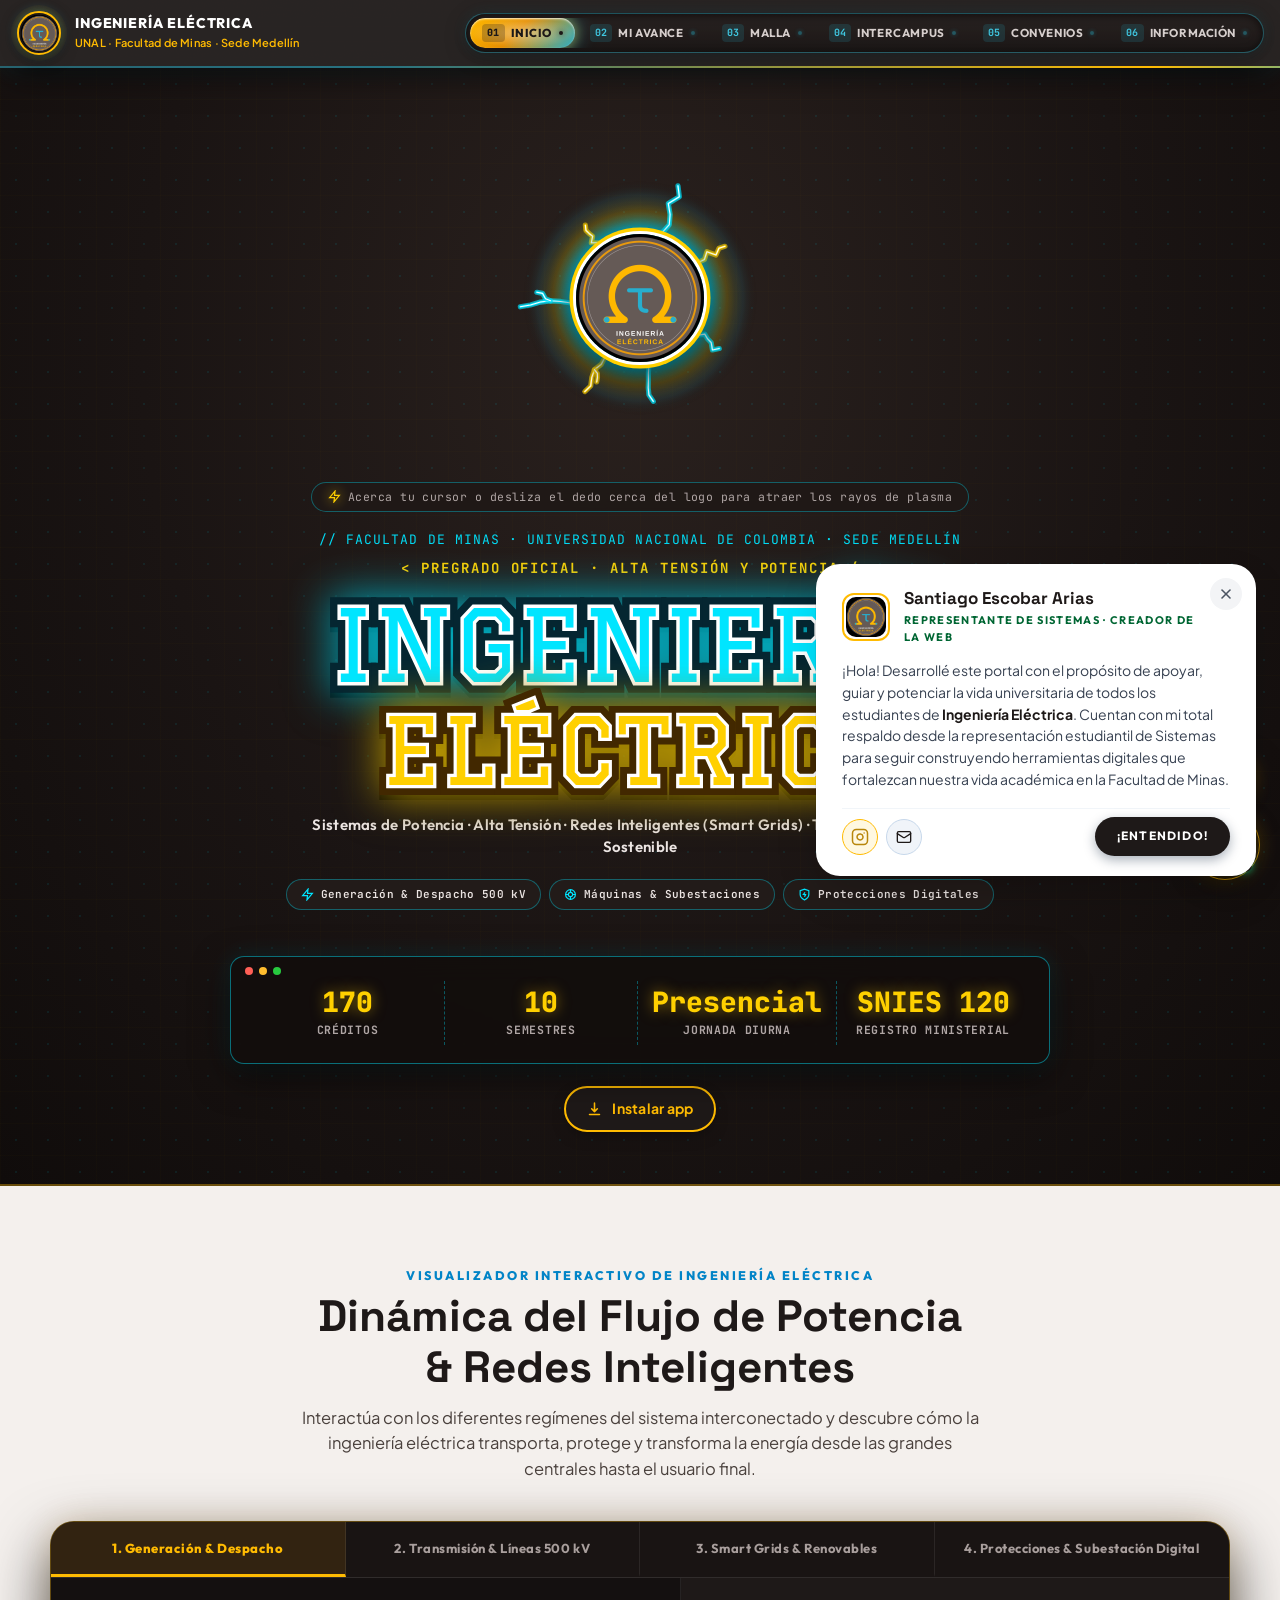
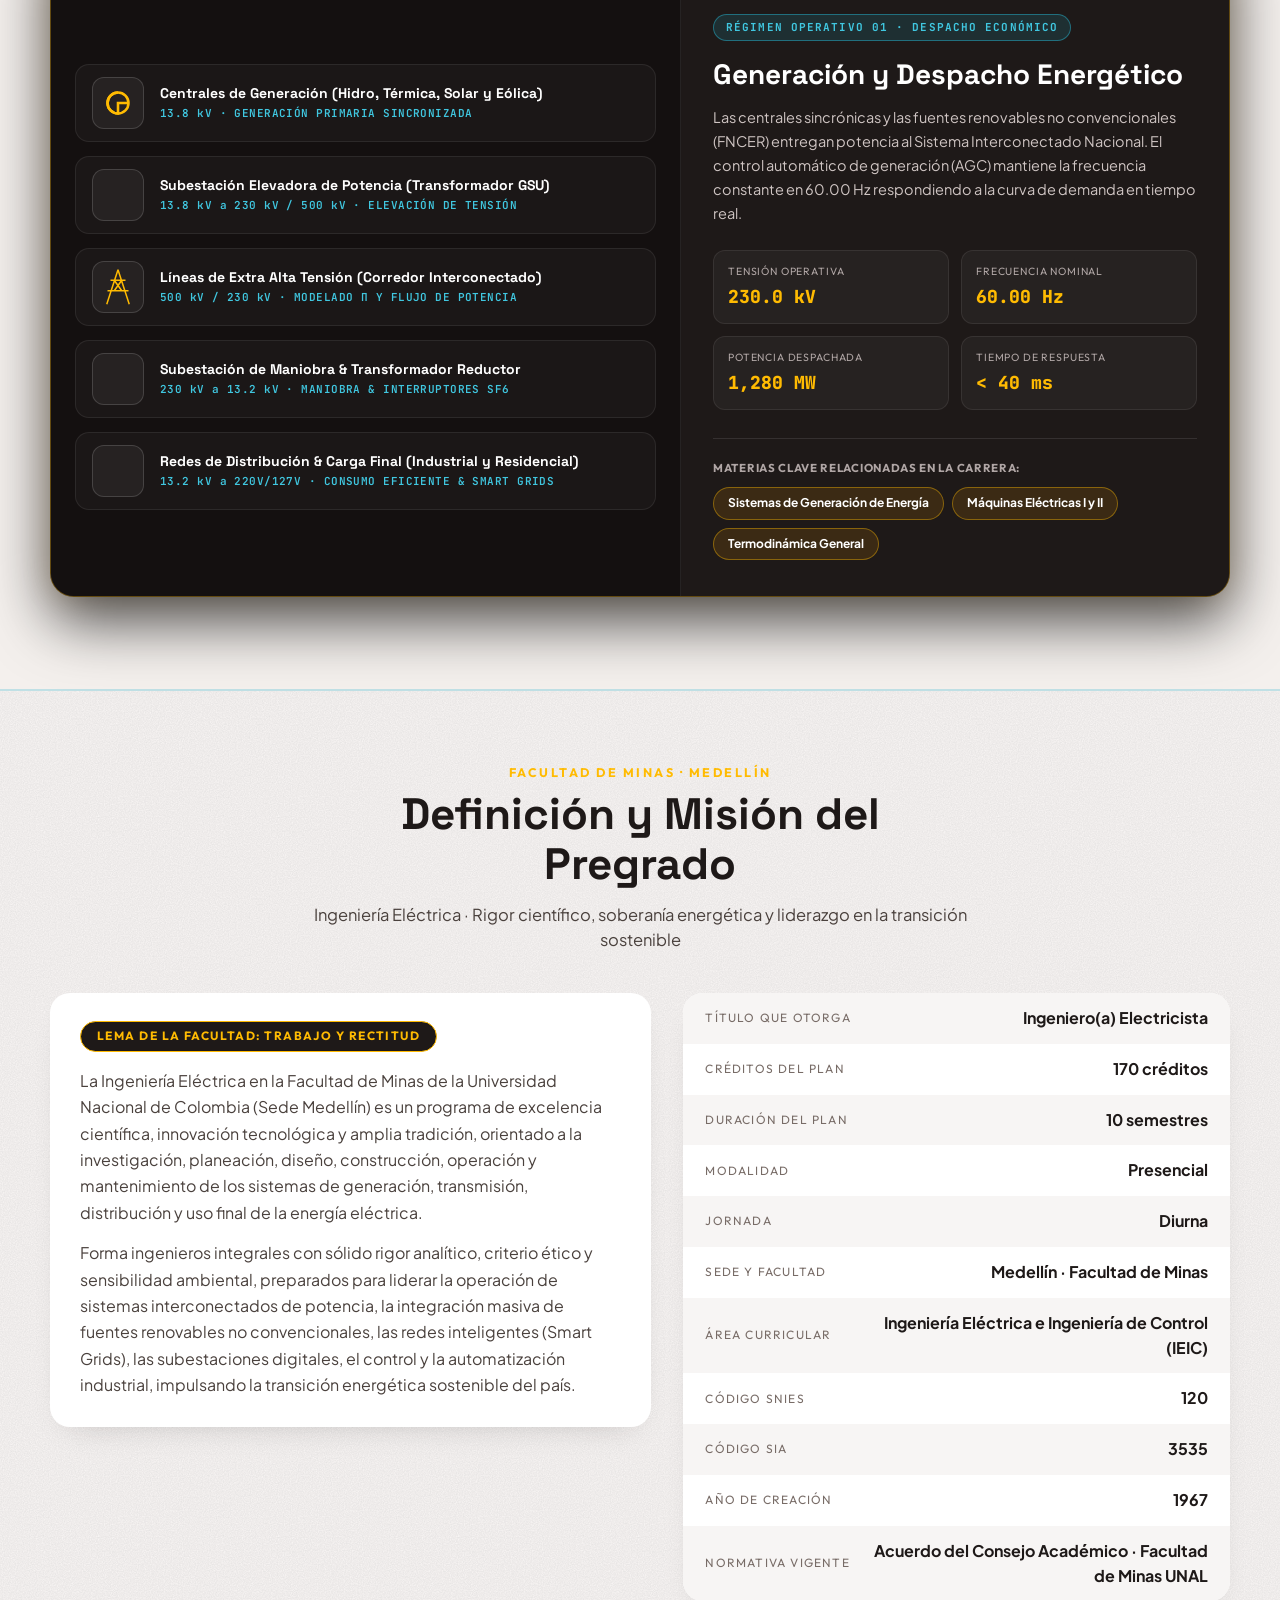
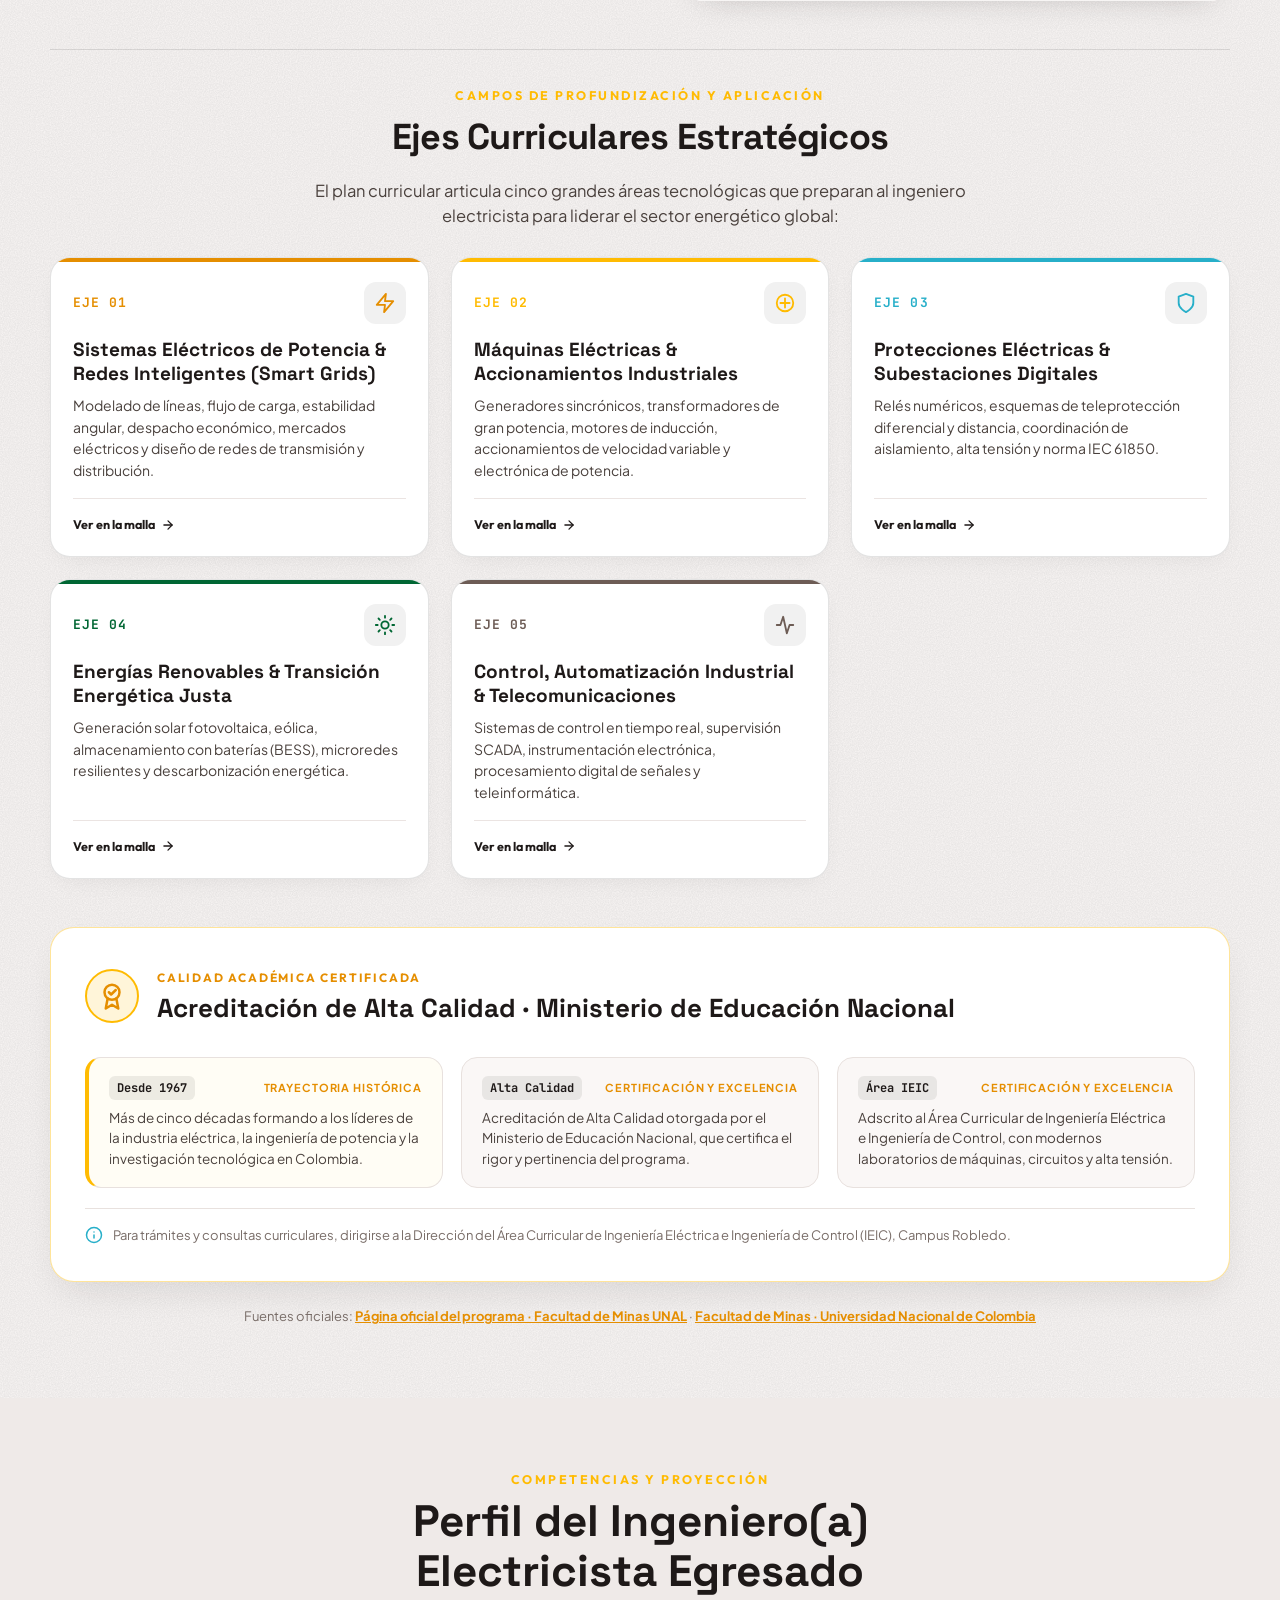
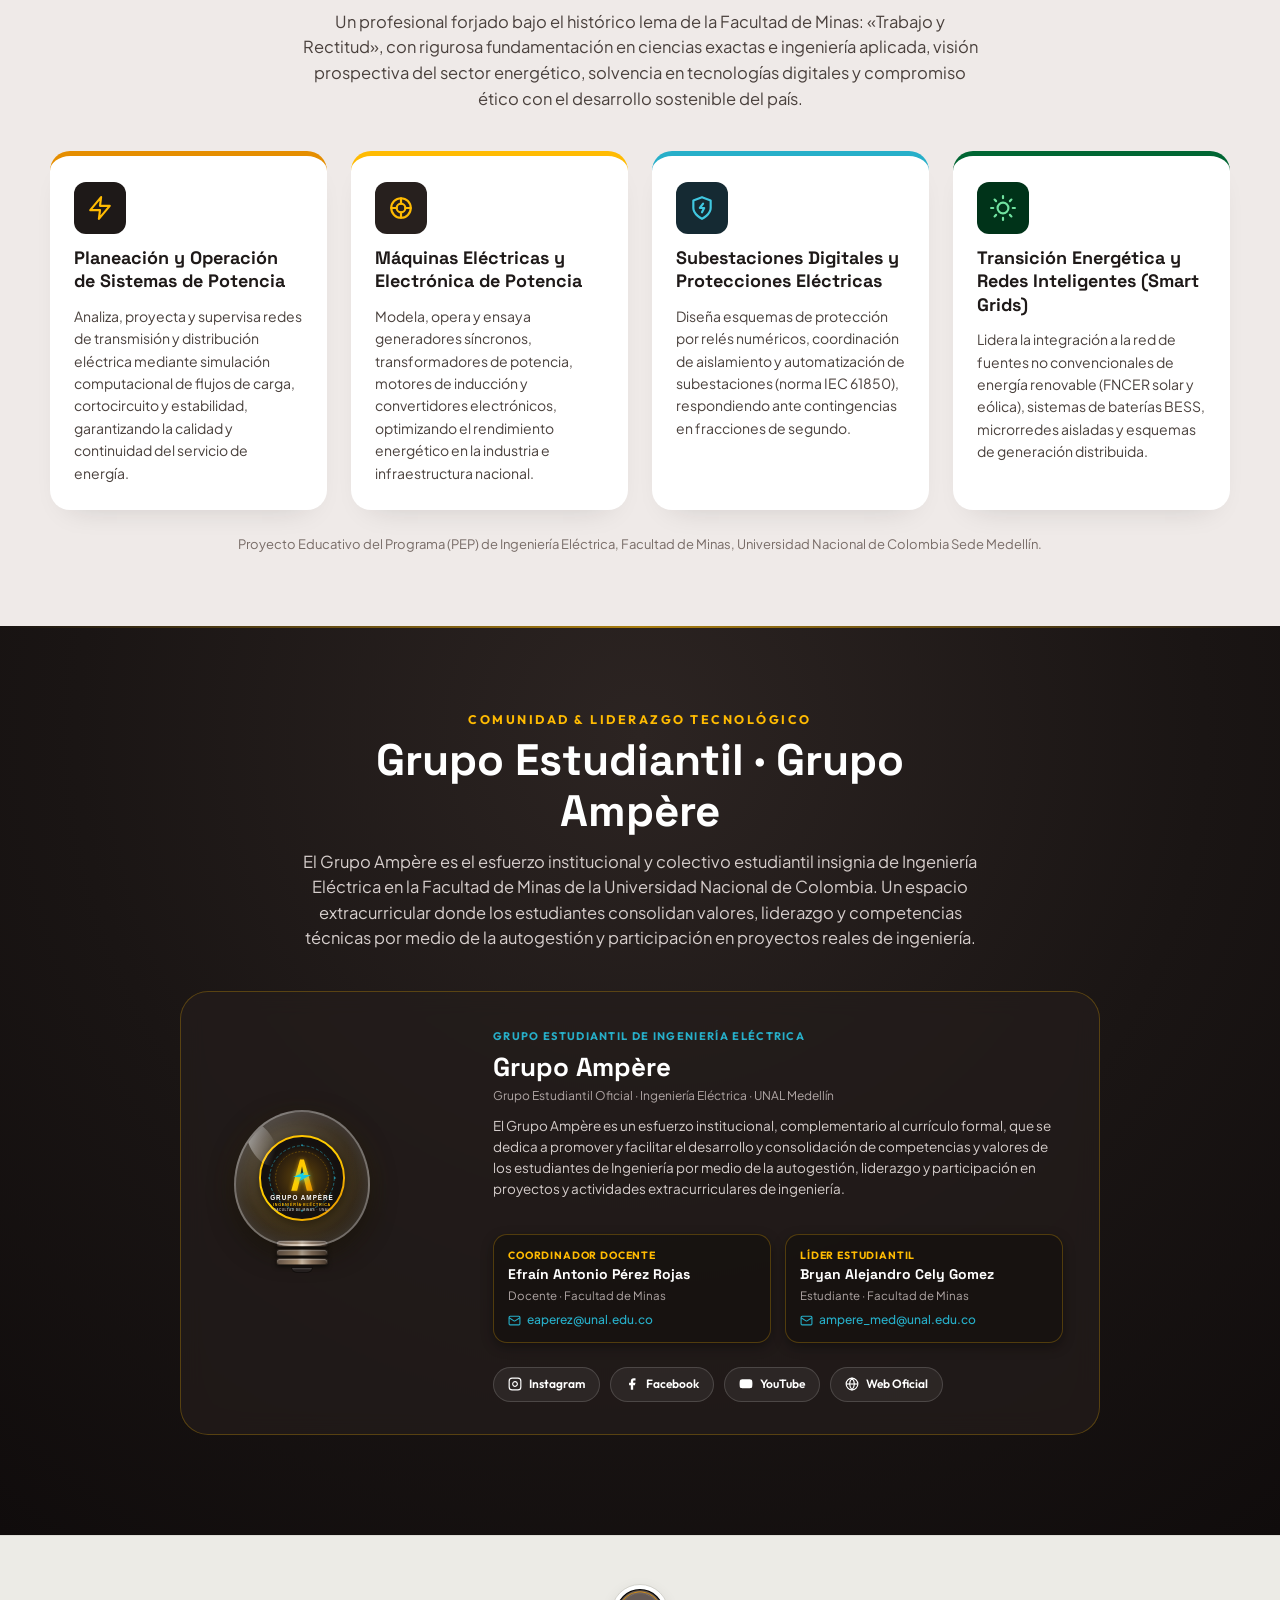
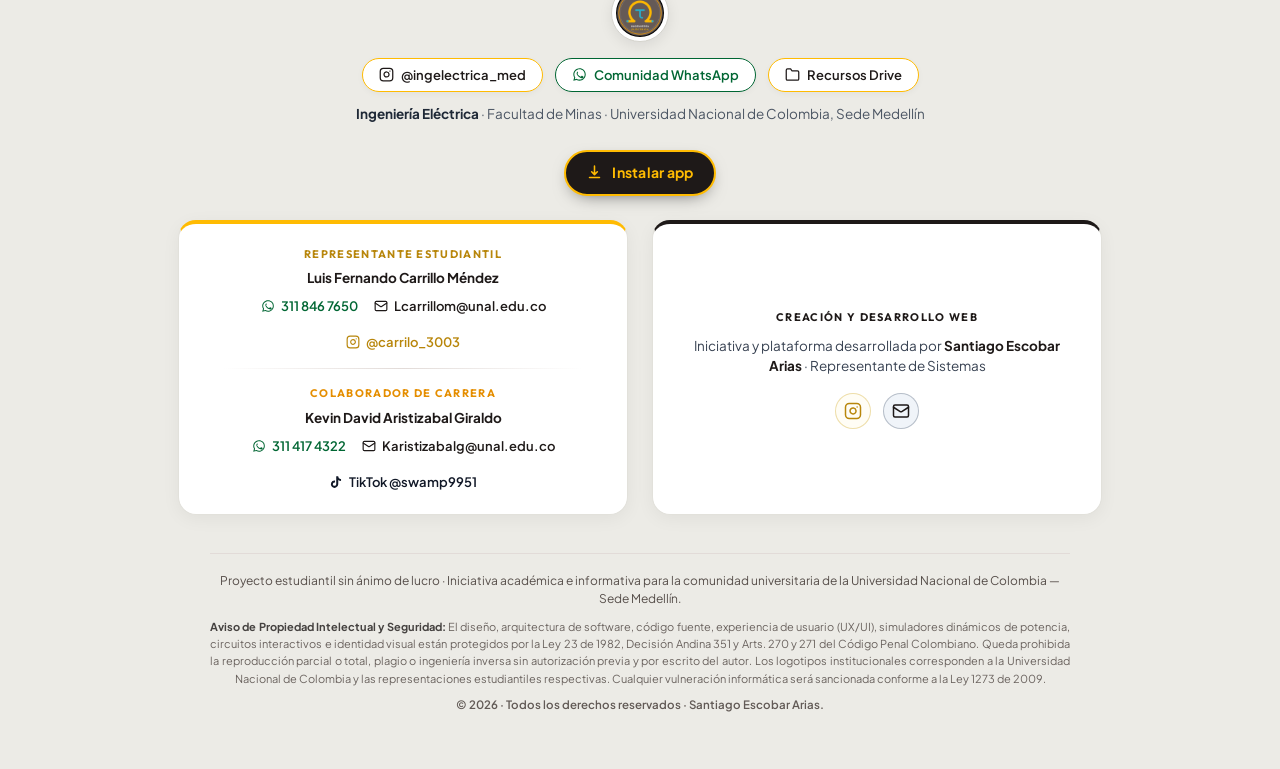
==== commit 5cfe0a9d: "integración sofia + botón instalar" ====
--- a/index.html
+++ b/index.html
@@ -54,11 +54,18 @@
   <title>Ingeniería Eléctrica · UNAL Medellín</title>
   <meta name="description" content="Portal oficial de Ingeniería Eléctrica de la Facultad de Minas, Universidad Nacional de Colombia Sede Medellín: información del programa, malla curricular interactiva (170 créditos), capítulos estudiantiles (IEEE PES, IAS, RAS), telemetría de sistemas de potencia, recursos de estudio y guía estudiantil.">
   <link rel="icon" type="image/png" href="img/favicon.png">
+  <link rel="manifest" href="manifest.webmanifest">
+  <meta name="theme-color" content="#1E1918">
+  <link rel="apple-touch-icon" href="img/app/apple-touch-icon.png">
+  <meta name="apple-mobile-web-app-capable" content="yes">
+  <meta name="apple-mobile-web-app-title" content="Eléctrica UNAL">
   <link rel="preconnect" href="https://fonts.googleapis.com">
   <link rel="preconnect" href="https://fonts.gstatic.com" crossorigin>
   <link rel="stylesheet" href="https://fonts.googleapis.com/css2?family=Graduate&family=Alfa+Slab+One&family=Space+Grotesk:wght@500;600;700&family=Outfit:wght@400;500;600;700;800;900&family=Plus+Jakarta+Sans:ital,wght@0,400;0,500;0,600;0,700;0,800;1,400;1,600&family=JetBrains+Mono:wght@500;700&display=swap">
   <link rel="stylesheet" href="css/base.css">
   <link rel="stylesheet" href="css/inicio.css">
+  <link rel="stylesheet" href="css/sofia.css">
+  <script src="js/sofia.js" defer></script>
 </head>
 <body data-pagina="inicio">
 
@@ -286,6 +293,7 @@
   <div id="pie"></div>
 
   <script src="js/comun.js"></script>
+  <script src="js/instalar.js"></script>
   <script src="js/inicio.js"></script>
 </body>
 </html>
--- a/css/base.css
+++ b/css/base.css
@@ -1534,3 +1534,36 @@
   margin: 0;
   opacity: 0.85;
 }
+
+/* =========================================================
+   Botón "Instalar app" y su ayuda
+   ========================================================= */
+.instalar-fila { display: flex; justify-content: center; margin-top: 14px; }
+.instalar-fila--portada { justify-content: center; margin: 22px 0 4px; }
+.instalar-btn {
+  display: inline-flex; align-items: center; gap: 9px;
+  padding: 10px 20px; border: 2px solid var(--dorado-ambar); border-radius: 999px;
+  background: var(--azul-petroleo); color: var(--dorado-ambar);
+  font-family: var(--letra-texto); font-size: 14px; font-weight: 700; letter-spacing: .02em;
+  cursor: pointer; transition: background .15s, color .15s, transform .15s, box-shadow .15s;
+  box-shadow: 0 6px 18px -8px rgba(0, 0, 0, .6);
+}
+.instalar-btn svg { width: 17px; height: 17px; flex: none; }
+.instalar-btn:hover, .instalar-btn:focus-visible { background: var(--dorado-ambar); color: var(--azul-petroleo); transform: translateY(-1px); }
+.instalar-btn:focus-visible { outline: 3px solid var(--azul-petroleo); outline-offset: 3px; }
+
+.instalar-dialogo {
+  width: min(92vw, 420px); padding: 22px 24px; border: 2px solid var(--dorado-ambar); border-radius: 14px;
+  background: var(--azul-petroleo); color: #e8eef7;
+  box-shadow: 0 30px 80px -20px rgba(0, 0, 0, .7);
+}
+.instalar-dialogo::backdrop { background: rgba(0, 0, 0, .75); backdrop-filter: blur(3px); }
+.instalar-dialogo__etiqueta { margin: 0 0 6px; font-size: 12px; font-weight: 600; letter-spacing: .1em; text-transform: uppercase; color: var(--dorado-ambar); }
+.instalar-dialogo__titulo { margin: 0 0 12px; font-family: var(--letra-universidad); font-size: 22px; color: #fff; }
+.instalar-dialogo__pasos { margin: 0 0 16px; padding-left: 22px; display: grid; gap: 8px; font-size: 15px; line-height: 1.5; }
+.instalar-dialogo__pasos b { color: #fff; }
+.instalar-dialogo__cerrar {
+  width: 100%; padding: 11px; border: 2px solid var(--dorado-ambar); border-radius: 999px; background: transparent;
+  color: var(--dorado-ambar); font-family: var(--letra-texto); font-size: 14px; font-weight: 700; cursor: pointer;
+}
+.instalar-dialogo__cerrar:hover, .instalar-dialogo__cerrar:focus-visible { background: var(--dorado-ambar); color: var(--azul-petroleo); }
--- a/css/inicio.css
+++ b/css/inicio.css
@@ -1395,6 +1395,201 @@
 }
 
 
+/* ---------- Tarjeta Insignia Grupo Ampère ---------- */
+.tarjeta-bombilla--ampere {
+  max-width: 920px;
+  margin: 0 auto;
+  display: grid;
+  grid-template-columns: 240px 1fr;
+  align-items: center;
+  gap: 36px;
+  text-align: left;
+  padding: 36px 36px 32px;
+}
+
+.tarjeta-bombilla--ampere .bombilla-socket-wrap {
+  margin-bottom: 0;
+  width: 170px;
+  height: 210px;
+}
+
+.tarjeta-bombilla--ampere .bombilla-lampara {
+  width: 150px;
+  height: 200px;
+}
+
+.tarjeta-bombilla--ampere .bombilla-globo {
+  width: 136px;
+  height: 136px;
+}
+
+.tarjeta-bombilla--ampere .bombilla-glow {
+  width: 150px;
+  height: 150px;
+}
+
+.tarjeta-bombilla--ampere .bombilla-emblema {
+  width: 96px;
+  height: 96px;
+}
+
+.tarjeta-bombilla--ampere .bombilla-filamento {
+  width: 80px;
+  height: 80px;
+  top: 22px;
+}
+
+.tarjeta-bombilla--ampere .bombilla-rosca {
+  width: 52px;
+  height: 38px;
+  margin-top: -6px;
+}
+
+.tarjeta-bombilla--ampere .tarjeta-bombilla__info {
+  align-items: flex-start;
+  text-align: left;
+}
+
+.tarjeta-bombilla--ampere .tarjeta-bombilla__nombre {
+  font-size: 26px;
+  margin: 2px 0 4px;
+}
+
+.ampere-liderazgo {
+  display: grid;
+  grid-template-columns: repeat(auto-fit, minmax(220px, 1fr));
+  gap: 14px;
+  margin: 18px 0;
+  width: 100%;
+}
+
+.ampere-persona {
+  background: rgba(20, 16, 15, 0.7);
+  border: 1px solid rgba(255, 187, 2, 0.25);
+  border-radius: 14px;
+  padding: 12px 14px;
+  display: flex;
+  flex-direction: column;
+  gap: 3px;
+  box-shadow: 0 4px 12px rgba(0, 0, 0, 0.35);
+  transition: border-color .2s ease, transform .2s ease;
+}
+
+.ampere-persona:hover {
+  border-color: var(--volt-amarillo);
+  transform: translateY(-2px);
+}
+
+.ampere-persona__rol {
+  font-family: var(--letra-universidad);
+  font-size: 10.5px;
+  font-weight: 700;
+  text-transform: uppercase;
+  letter-spacing: .08em;
+  color: var(--volt-amarillo);
+}
+
+.ampere-persona__nombre {
+  font-family: var(--letra-titulo);
+  font-size: 14px;
+  color: #FFF;
+  font-weight: 700;
+  line-height: 1.25;
+}
+
+.ampere-persona__estamento {
+  font-size: 11.5px;
+  color: #B0A6A5;
+}
+
+.ampere-persona__correo {
+  display: inline-flex;
+  align-items: center;
+  gap: 6px;
+  font-size: 12px;
+  color: var(--cian-electrico);
+  text-decoration: none;
+  margin-top: 4px;
+  font-weight: 500;
+  transition: color .15s ease;
+}
+
+.ampere-persona__correo:hover {
+  color: #FFF;
+  text-decoration: underline;
+}
+
+.ampere-redes {
+  display: flex;
+  flex-wrap: wrap;
+  gap: 10px;
+  margin-top: 6px;
+  width: 100%;
+}
+
+.ampere-red__btn {
+  display: inline-flex;
+  align-items: center;
+  gap: 7px;
+  padding: 7px 14px;
+  border-radius: 999px;
+  background: rgba(255, 255, 255, 0.06);
+  border: 1px solid rgba(255, 255, 255, 0.15);
+  color: #FFF;
+  font-family: var(--letra-universidad);
+  font-size: 12px;
+  font-weight: 600;
+  text-decoration: none;
+  transition: all .2s ease;
+}
+
+.ampere-red__btn--ig:hover {
+  border-color: #E1306C;
+  background: rgba(225, 48, 108, 0.18);
+  color: #FF85B3;
+  box-shadow: 0 0 14px rgba(225, 48, 108, 0.4);
+}
+
+.ampere-red__btn--fb:hover {
+  border-color: #1877F2;
+  background: rgba(24, 119, 242, 0.18);
+  color: #72A7FF;
+  box-shadow: 0 0 14px rgba(24, 119, 242, 0.4);
+}
+
+.ampere-red__btn--yt:hover {
+  border-color: #FF0000;
+  background: rgba(255, 0, 0, 0.18);
+  color: #FFA3A3;
+  box-shadow: 0 0 14px rgba(255, 0, 0, 0.4);
+}
+
+.ampere-red__btn--web:hover {
+  border-color: var(--cian-electrico);
+  background: rgba(39, 175, 201, 0.18);
+  color: var(--cian-electrico);
+  box-shadow: 0 0 14px rgba(39, 175, 201, 0.4);
+}
+
+@media (max-width: 820px) {
+  .tarjeta-bombilla--ampere {
+    grid-template-columns: 1fr;
+    text-align: center;
+    gap: 24px;
+    padding: 30px 20px 24px;
+  }
+  .tarjeta-bombilla--ampere .tarjeta-bombilla__info {
+    align-items: center;
+    text-align: center;
+  }
+  .ampere-redes {
+    justify-content: center;
+  }
+  .tarjeta-bombilla--ampere .bombilla-socket-wrap {
+    margin: 0 auto;
+  }
+}
+
 /* =========================================================
    RESPONSIVE DESIGN
    ========================================================= */
--- a/css/sofia.css
+++ b/css/sofia.css
@@ -0,0 +1,657 @@
+/* ==============================================================================
+   PORTAL WEB OFICIAL · INGENIERÍA ELÉCTRICA · UNAL SEDE MEDELLÍN
+   Arquitectura de software, maquetación y desarrollo integral por:
+   Santiago Escobar Arias · Representante Estudiantil de Sistemas e Informática
+   Canales Oficiales e Información de Ingeniería Eléctrica:
+   Luis Fernando Carrillo Méndez · Representante Estudiantil
+   Kevin David Aristizabal Giraldo · Colaborador de Carrera
+   Facultad de Minas — Universidad Nacional de Colombia, Sede Medellín
+   ============================================================================== */
+
+/* ---------- sofIA: Asistente Virtual Inteligente de Ingeniería Eléctrica UNAL ---------- */
+
+:root {
+  --sofia-ambar-electrico: #E58E00;
+  --sofia-volt-amarillo: #FFBB02;
+  --sofia-cian-plasma: #27AFC9;
+  --sofia-cian-brillante: #40C7E0;
+  --sofia-verde-minas: #006633;
+  --sofia-grafito-base: #1A1514;
+  --sofia-grafito-medio: #261F1E;
+  --sofia-fondo-tarjeta: rgba(26, 21, 20, 0.96);
+  --sofia-fondo-chat: rgba(18, 14, 13, 0.94);
+  --sofia-borde: rgba(255, 187, 2, 0.35);
+  --sofia-brillo: rgba(255, 187, 2, 0.25);
+  --sofia-texto: #FFFFFF;
+  --sofia-texto-suave: #D5CCC8;
+  --sofia-sombra: 0 20px 50px rgba(0, 0, 0, 0.85);
+}
+
+/* ==========================================================================
+   1. BOTÓN FLOTANTE (TRIGGER)
+   ========================================================================== */
+
+.sofia-flotante-wrap {
+  position: fixed;
+  bottom: 24px;
+  right: 24px;
+  z-index: 999;
+  display: flex;
+  flex-direction: column;
+  align-items: flex-end;
+  gap: 10px;
+  pointer-events: none;
+}
+
+.sofia-flotante-wrap > * {
+  pointer-events: auto;
+}
+
+/* Tooltip / Globo de bienvenida inicial */
+.sofia-globo-bienvenida {
+  display: flex;
+  align-items: center;
+  gap: 10px;
+  background: rgba(38, 31, 30, 0.96);
+  border: 1px solid var(--sofia-borde);
+  backdrop-filter: blur(12px);
+  padding: 8px 14px 8px 16px;
+  border-radius: 999px;
+  box-shadow: 0 10px 30px rgba(0, 0, 0, 0.5), 0 0 18px var(--sofia-brillo);
+  color: var(--sofia-texto);
+  font-family: var(--letra-texto, 'Plus Jakarta Sans', sans-serif);
+  font-size: 13px;
+  line-height: 1.25;
+  cursor: pointer;
+  animation: sofiaGloboEntrar 0.4s cubic-bezier(0.16, 1, 0.3, 1);
+  transition: transform 0.2s, background 0.2s;
+  max-width: 295px;
+}
+
+.sofia-globo-bienvenida:hover {
+  transform: translateY(-2px);
+  background: rgba(53, 43, 41, 0.98);
+}
+
+.sofia-globo-texto {
+  color: #FFFFFF !important;
+}
+
+.sofia-globo-texto strong {
+  color: var(--sofia-volt-amarillo) !important;
+  font-weight: 700;
+}
+
+.sofia-globo-cerrar {
+  background: transparent;
+  border: none;
+  color: var(--sofia-texto-suave);
+  font-size: 14px;
+  padding: 2px 4px;
+  cursor: pointer;
+  border-radius: 50%;
+  display: flex;
+  align-items: center;
+  justify-content: center;
+  transition: color 0.15s, transform 0.15s;
+}
+
+.sofia-globo-cerrar:hover {
+  color: var(--sofia-volt-amarillo);
+  transform: scale(1.15);
+}
+
+/* Botón disparador circular */
+.sofia-boton {
+  position: relative;
+  width: 62px;
+  height: 62px;
+  border-radius: 50%;
+  background: linear-gradient(135deg, #1A1514 0%, #261F1E 45%, #E58E00 100%);
+  border: 2px solid var(--sofia-volt-amarillo);
+  box-shadow: 0 8px 24px rgba(0, 0, 0, 0.65), 0 0 22px rgba(255, 187, 2, 0.4);
+  cursor: pointer;
+  display: flex;
+  align-items: center;
+  justify-content: center;
+  color: #FFFFFF;
+  padding: 0;
+  transition: transform 0.25s cubic-bezier(0.34, 1.56, 0.64, 1), box-shadow 0.25s ease;
+  outline: none;
+}
+
+.sofia-boton:hover {
+  transform: scale(1.08);
+  box-shadow: 0 12px 32px rgba(0, 0, 0, 0.75), 0 0 32px rgba(255, 187, 2, 0.7);
+}
+
+.sofia-boton:active {
+  transform: scale(0.95);
+}
+
+/* Halo orbital de descarga electromagnética */
+.sofia-boton__halo {
+  position: absolute;
+  inset: -6px;
+  border-radius: 50%;
+  border: 1.5px solid var(--sofia-volt-amarillo);
+  opacity: 0.6;
+  animation: sofiaRadarHalo 2.6s infinite ease-out;
+  pointer-events: none;
+}
+
+/* Punto verde 'en línea' */
+.sofia-boton__badge {
+  position: absolute;
+  bottom: 2px;
+  right: 2px;
+  width: 14px;
+  height: 14px;
+  border-radius: 50%;
+  background: #10B981;
+  border: 2px solid #1A1514;
+  box-shadow: 0 0 8px #10B981;
+}
+
+/* ==========================================================================
+   2. VENTANA DEL CHATBOT
+   ========================================================================== */
+
+.sofia-ventana {
+  position: fixed;
+  bottom: 96px;
+  right: 24px;
+  width: 410px;
+  max-width: calc(100vw - 32px);
+  height: 620px;
+  max-height: calc(100vh - 120px);
+  background: var(--sofia-fondo-tarjeta);
+  border: 1px solid var(--sofia-borde);
+  border-radius: 20px;
+  backdrop-filter: blur(20px);
+  box-shadow: var(--sofia-sombra), 0 0 35px rgba(255, 187, 2, 0.15);
+  display: flex;
+  flex-direction: column;
+  overflow: hidden;
+  z-index: 1000;
+  font-family: var(--letra-texto, 'Plus Jakarta Sans', sans-serif);
+  color: var(--sofia-texto);
+  opacity: 0;
+  pointer-events: none;
+  transform: translateY(20px) scale(0.96);
+  transform-origin: bottom right;
+  transition: opacity 0.25s cubic-bezier(0.16, 1, 0.3, 1),
+              transform 0.25s cubic-bezier(0.16, 1, 0.3, 1),
+              width 0.3s ease,
+              height 0.3s ease;
+}
+
+.sofia-ventana.is-abierta {
+  opacity: 1;
+  pointer-events: auto;
+  transform: translateY(0) scale(1);
+}
+
+.sofia-ventana.is-maximizada {
+  width: 760px;
+  height: 840px;
+  max-width: calc(100vw - 32px);
+  max-height: calc(100vh - 110px);
+}
+
+/* 2.1 CABECERA */
+.sofia-cabecera {
+  display: flex;
+  align-items: center;
+  justify-content: space-between;
+  padding: 14px 18px;
+  background: linear-gradient(135deg, rgba(26, 21, 20, 0.98) 0%, rgba(38, 31, 30, 0.95) 50%, rgba(229, 142, 0, 0.35) 100%);
+  border-bottom: 1px solid var(--sofia-borde);
+  user-select: none;
+}
+
+.sofia-cabecera__info {
+  display: flex;
+  align-items: center;
+  gap: 12px;
+}
+
+.sofia-cabecera__avatar {
+  position: relative;
+  width: 44px;
+  height: 44px;
+  border-radius: 50%;
+  background: radial-gradient(circle, #FFBB02 0%, #E58E00 65%, #1A1514 100%);
+  border: 1.5px solid var(--sofia-volt-amarillo);
+  display: flex;
+  align-items: center;
+  justify-content: center;
+  box-shadow: 0 0 16px rgba(255, 187, 2, 0.45);
+}
+
+.sofia-cabecera__titulos {
+  display: flex;
+  flex-direction: column;
+  gap: 2px;
+}
+
+.sofia-cabecera__nombre-fila {
+  display: flex;
+  align-items: center;
+  gap: 8px;
+}
+
+.sofia-cabecera__nombre {
+  font-family: var(--letra-datos, 'Space Grotesk', sans-serif);
+  font-weight: 700;
+  font-size: 16px;
+  color: #FFFFFF !important;
+  letter-spacing: -0.3px;
+}
+
+.sofia-cabecera__tag {
+  font-size: 10px;
+  font-weight: 700;
+  text-transform: uppercase;
+  letter-spacing: 0.5px;
+  background: rgba(255, 187, 2, 0.2);
+  color: var(--sofia-volt-amarillo) !important;
+  border: 1px solid rgba(255, 187, 2, 0.55);
+  padding: 1px 6px;
+  border-radius: 6px;
+}
+
+.sofia-cabecera__estado {
+  font-size: 11.5px;
+  color: var(--sofia-texto-suave);
+  display: flex;
+  align-items: center;
+  gap: 5px;
+}
+
+.sofia-cabecera__punto {
+  width: 7px;
+  height: 7px;
+  border-radius: 50%;
+  background: #10B981;
+  display: inline-block;
+  box-shadow: 0 0 6px #10B981;
+}
+
+.sofia-cabecera__acciones {
+  display: flex;
+  align-items: center;
+  gap: 4px;
+}
+
+.sofia-accion-btn {
+  background: transparent;
+  border: none;
+  color: var(--sofia-texto-suave);
+  width: 32px;
+  height: 32px;
+  border-radius: 8px;
+  cursor: pointer;
+  display: flex;
+  align-items: center;
+  justify-content: center;
+  transition: background 0.15s, color 0.15s;
+}
+
+.sofia-accion-btn:hover {
+  background: rgba(255, 255, 255, 0.12);
+  color: #FFFFFF;
+}
+
+/* 2.2 CUERPO DE MENSAJES */
+.sofia-cuerpo {
+  flex: 1;
+  overflow-y: auto;
+  padding: 16px;
+  background: var(--sofia-fondo-chat);
+  display: flex;
+  flex-direction: column;
+  gap: 14px;
+  scrollbar-width: thin;
+  scrollbar-color: rgba(255, 187, 2, 0.4) transparent;
+}
+
+.sofia-cuerpo::-webkit-scrollbar {
+  width: 6px;
+}
+.sofia-cuerpo::-webkit-scrollbar-thumb {
+  background: rgba(255, 187, 2, 0.4);
+  border-radius: 4px;
+}
+
+.sofia-mensajes {
+  display: flex;
+  flex-direction: column;
+  gap: 12px;
+}
+
+/* Burbuja individual */
+.sofia-mensaje {
+  display: flex;
+  flex-direction: column;
+  gap: 4px;
+  max-width: 88%;
+  animation: sofiaMensajeEntrar 0.25s cubic-bezier(0.16, 1, 0.3, 1);
+}
+
+.sofia-mensaje--sofia {
+  align-self: flex-start;
+}
+
+.sofia-mensaje--usuario {
+  align-self: flex-end;
+}
+
+.sofia-burbuja {
+  padding: 12px 15px;
+  border-radius: 16px;
+  font-size: 13.5px;
+  line-height: 1.5;
+  word-break: break-word;
+  position: relative;
+  color: #FFFFFF !important;
+}
+
+.sofia-mensaje--sofia .sofia-burbuja {
+  background: rgba(38, 31, 30, 0.92);
+  border: 1px solid rgba(255, 187, 2, 0.3);
+  color: #FFFFFF !important;
+  border-bottom-left-radius: 4px;
+  box-shadow: 0 4px 16px rgba(0, 0, 0, 0.4);
+}
+
+.sofia-mensaje--usuario .sofia-burbuja {
+  background: linear-gradient(135deg, #E58E00 0%, #9E5B00 100%);
+  border: 1px solid rgba(255, 187, 2, 0.7);
+  color: #FFFFFF !important;
+  border-bottom-right-radius: 4px;
+  box-shadow: 0 4px 14px rgba(229, 142, 0, 0.35);
+}
+
+.sofia-burbuja p {
+  margin: 0 0 8px 0;
+  color: #FFFFFF !important;
+}
+.sofia-burbuja p:last-child {
+  margin-bottom: 0;
+}
+
+.sofia-burbuja strong {
+  color: var(--sofia-volt-amarillo) !important;
+  font-weight: 700;
+}
+
+.sofia-burbuja ul, .sofia-burbuja ol {
+  margin: 6px 0 8px 0;
+  padding-left: 20px;
+  color: #FFFFFF !important;
+}
+.sofia-burbuja li {
+  margin-bottom: 4px;
+  color: #FFFFFF !important;
+}
+
+.sofia-burbuja a {
+  color: var(--sofia-volt-amarillo) !important;
+  text-decoration: underline;
+  text-underline-offset: 3px;
+  font-weight: 600;
+  transition: opacity 0.15s;
+}
+.sofia-burbuja a:hover {
+  opacity: 0.8;
+}
+
+.sofia-burbuja code {
+  background: rgba(0, 0, 0, 0.45);
+  color: #40C7E0;
+  padding: 1px 5px;
+  border-radius: 4px;
+  font-size: 12px;
+  font-family: monospace;
+}
+
+.sofia-mensaje__hora {
+  font-size: 10px;
+  color: var(--sofia-texto-suave);
+  padding: 0 4px;
+}
+
+.sofia-mensaje--usuario .sofia-mensaje__hora {
+  text-align: right;
+}
+
+/* Indicador de escritura (Thinking indicator) */
+.sofia-mensaje--escritura .sofia-burbuja {
+  display: flex;
+  align-items: center;
+  gap: 5px;
+  padding: 14px 18px;
+}
+
+.sofia-punto-ola {
+  width: 7px;
+  height: 7px;
+  border-radius: 50%;
+  background: var(--sofia-volt-amarillo);
+  animation: sofiaOndaPuntos 1.4s infinite ease-in-out both;
+}
+.sofia-punto-ola:nth-child(1) { animation-delay: -0.32s; }
+.sofia-punto-ola:nth-child(2) { animation-delay: -0.16s; }
+
+/* 2.3 CHIPS DE RESPUESTA RÁPIDA (SUGERENCIAS) */
+.sofia-chips-contenedor {
+  display: flex;
+  flex-wrap: wrap;
+  gap: 6px;
+  margin-top: 8px;
+}
+
+.sofia-chip {
+  background: rgba(48, 39, 37, 0.85);
+  border: 1px solid rgba(255, 187, 2, 0.35);
+  color: var(--sofia-texto) !important;
+  padding: 6px 12px;
+  border-radius: 999px;
+  font-size: 12px;
+  font-weight: 500;
+  cursor: pointer;
+  transition: all 0.18s ease;
+  user-select: none;
+  font-family: var(--letra-texto, 'Plus Jakarta Sans', sans-serif);
+}
+
+.sofia-chip:hover {
+  background: rgba(229, 142, 0, 0.95);
+  border-color: var(--sofia-volt-amarillo);
+  color: #FFFFFF !important;
+  transform: translateY(-1.5px);
+  box-shadow: 0 4px 12px rgba(255, 187, 2, 0.35);
+}
+
+/* 2.4 TARJETAS DE ENLACE RÁPIDO */
+.sofia-enlaces-contenedor {
+  display: flex;
+  flex-direction: column;
+  gap: 6px;
+  margin-top: 8px;
+}
+
+.sofia-enlace-card {
+  display: flex;
+  align-items: center;
+  justify-content: space-between;
+  background: rgba(48, 39, 37, 0.7);
+  border: 1px solid rgba(255, 187, 2, 0.25);
+  padding: 8px 12px;
+  border-radius: 10px;
+  text-decoration: none;
+  color: #FFFFFF !important;
+  font-size: 12.5px;
+  transition: background 0.15s, border-color 0.15s;
+}
+
+.sofia-enlace-card:hover {
+  background: rgba(229, 142, 0, 0.8);
+  border-color: var(--sofia-volt-amarillo);
+}
+
+.sofia-enlace-card__icono {
+  display: flex;
+  align-items: center;
+  color: var(--sofia-volt-amarillo);
+}
+
+/* 2.5 PIE / BARRA DE ENTRADA */
+.sofia-pie {
+  padding: 12px 16px 14px 16px;
+  background: rgba(22, 17, 16, 0.98);
+  border-top: 1px solid var(--sofia-borde);
+  display: flex;
+  flex-direction: column;
+  gap: 6px;
+}
+
+.sofia-formulario {
+  display: flex;
+  align-items: center;
+  gap: 8px;
+  background: rgba(38, 31, 30, 0.95);
+  border: 1px solid rgba(255, 187, 2, 0.35);
+  border-radius: 14px;
+  padding: 4px 6px 4px 14px;
+  transition: border-color 0.2s, box-shadow 0.2s;
+}
+
+.sofia-formulario:focus-within {
+  border-color: var(--sofia-volt-amarillo);
+  box-shadow: 0 0 14px rgba(255, 187, 2, 0.35);
+}
+
+.sofia-input {
+  flex: 1;
+  background: transparent;
+  border: none;
+  outline: none;
+  color: #FFFFFF !important;
+  font-size: 13.5px;
+  font-family: inherit;
+  padding: 8px 0;
+}
+
+.sofia-input::placeholder {
+  color: rgba(213, 204, 200, 0.55);
+}
+
+.sofia-btn-enviar {
+  width: 38px;
+  height: 38px;
+  border-radius: 10px;
+  background: linear-gradient(135deg, #FFBB02 0%, #E58E00 100%);
+  border: 1px solid rgba(255, 187, 2, 0.8);
+  color: #1A1514;
+  cursor: pointer;
+  display: flex;
+  align-items: center;
+  justify-content: center;
+  transition: transform 0.15s, opacity 0.15s, box-shadow 0.15s;
+  flex-shrink: 0;
+}
+
+.sofia-btn-enviar:hover:not(:disabled) {
+  transform: scale(1.05);
+  box-shadow: 0 0 12px rgba(255, 187, 2, 0.6);
+}
+
+.sofia-btn-enviar:disabled {
+  opacity: 0.4;
+  cursor: not-allowed;
+}
+
+.sofia-subtexto {
+  font-size: 10.5px;
+  color: var(--sofia-texto-suave);
+  text-align: center;
+  opacity: 0.75;
+}
+
+/* ==========================================================================
+   3. ANIMACIONES
+   ========================================================================== */
+
+@keyframes sofiaRadarHalo {
+  0% {
+    transform: scale(0.95);
+    opacity: 0.7;
+  }
+  70% {
+    transform: scale(1.35);
+    opacity: 0;
+  }
+  100% {
+    transform: scale(1.35);
+    opacity: 0;
+  }
+}
+
+@keyframes sofiaGloboEntrar {
+  from {
+    opacity: 0;
+    transform: translateY(8px) scale(0.95);
+  }
+  to {
+    opacity: 1;
+    transform: translateY(0) scale(1);
+  }
+}
+
+@keyframes sofiaMensajeEntrar {
+  from {
+    opacity: 0;
+    transform: translateY(6px);
+  }
+  to {
+    opacity: 1;
+    transform: translateY(0);
+  }
+}
+
+@keyframes sofiaOndaPuntos {
+  0%, 80%, 100% {
+    transform: scale(0);
+    opacity: 0.3;
+  }
+  40% {
+    transform: scale(1);
+    opacity: 1;
+  }
+}
+
+/* ==========================================================================
+   4. RESPONSIVE Y MÓVIL
+   ========================================================================== */
+
+@media (max-width: 640px) {
+  .sofia-flotante-wrap {
+    bottom: 16px;
+    right: 16px;
+  }
+
+  .sofia-ventana {
+    bottom: 84px;
+    right: 16px;
+    width: calc(100vw - 32px);
+    height: calc(100vh - 110px);
+    border-radius: 18px;
+  }
+
+  .sofia-globo-bienvenida {
+    max-width: 250px;
+    font-size: 12px;
+  }
+}
